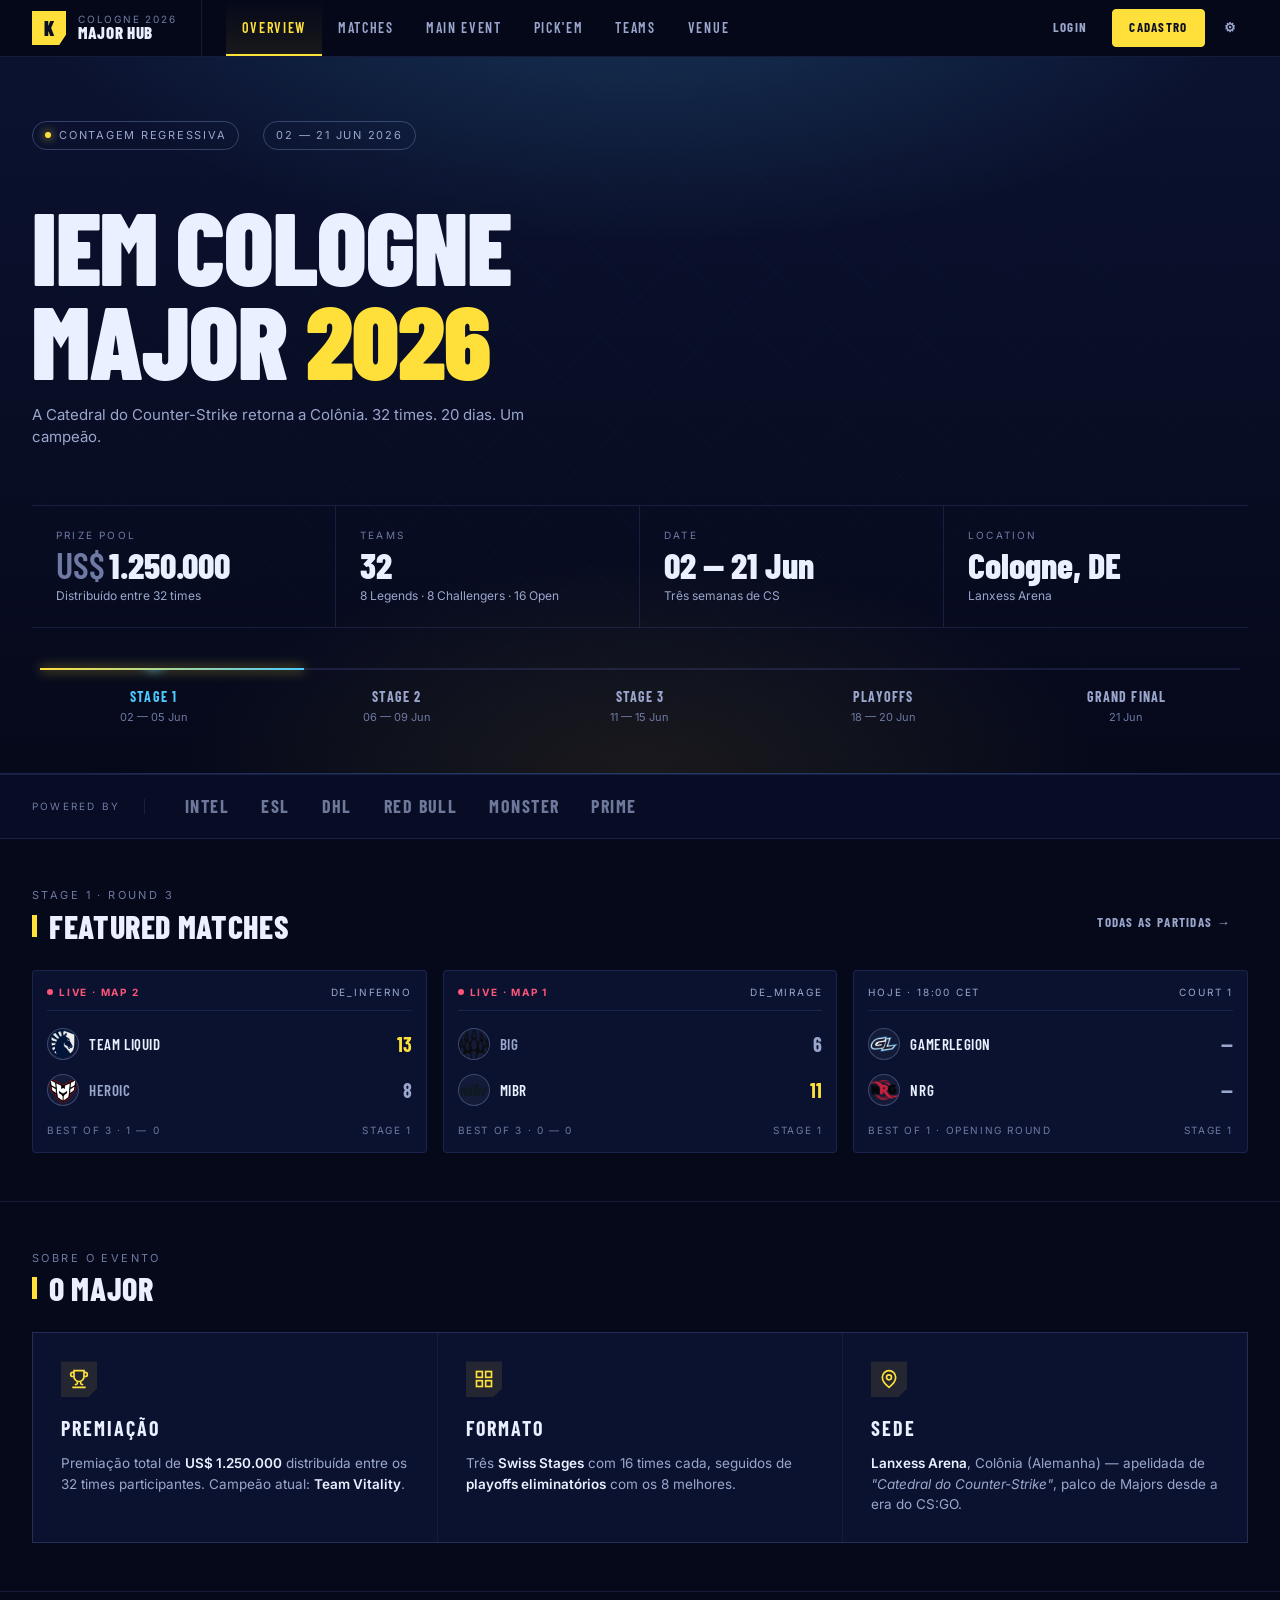
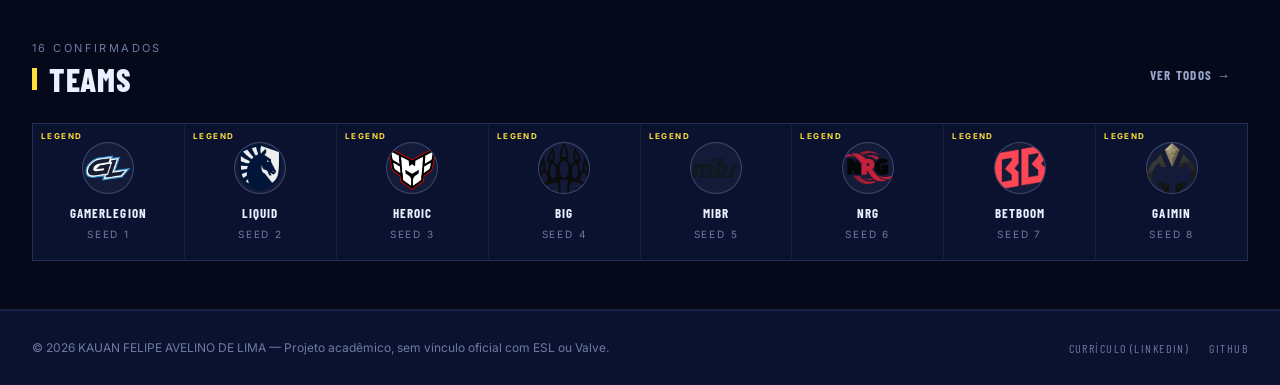
==== index.html @ 4c7ade93 "feat: redesenha site com nav compartilhada e quatro novas páginas Adiciona páginas matches, main-eve" ====
<!DOCTYPE html>
<html lang="pt-BR">
<head>
  <meta charset="UTF-8">
  <meta name="viewport" content="width=device-width, initial-scale=1.0">
  <meta name="description" content="Hub não-oficial do IEM Cologne Major 2026 — calendário, times, formato e Pick'em da comunidade.">
  <title>IEM Cologne Major 2026 — Hub da Comunidade</title>
  <link rel="stylesheet" href="css/style.css">
</head>
<body data-page="overview">

  <div id="site-nav"></div>

  <header class="hero">
    <div class="hero-poly"></div>
    <div class="hero-inner">
      <div class="hero-header">
        <span class="event-badge"><span class="dot"></span>Contagem regressiva</span>
        <span class="event-badge">02 — 21 Jun 2026</span>
      </div>

      <h1 class="hero-title">IEM Cologne<br>Major <span class="accent">2026</span></h1>
      <p class="hero-sub">A Catedral do Counter-Strike retorna a Colônia. 32 times. 20 dias. Um campeão.</p>

      <div class="stats">
        <div class="stat">
          <span class="label">Prize pool</span>
          <span class="value"><span class="currency">US$</span>1.250.000</span>
          <span class="sub">Distribuído entre 32 times</span>
        </div>
        <div class="stat">
          <span class="label">Teams</span>
          <span class="value">32</span>
          <span class="sub">8 Legends · 8 Challengers · 16 Open</span>
        </div>
        <div class="stat">
          <span class="label">Date</span>
          <span class="value">02 — 21 Jun</span>
          <span class="sub">Três semanas de CS</span>
        </div>
        <div class="stat">
          <span class="label">Location</span>
          <span class="value">Cologne, DE</span>
          <span class="sub">Lanxess Arena</span>
        </div>
      </div>

      <div class="timeline">
        <div class="timeline-track"><div class="timeline-progress"></div></div>
        <div class="timeline-stages-wrap">
          <div class="timeline-stages">
            <div class="ts live"><div class="ts-label">Stage 1</div><div class="ts-date">02 — 05 Jun</div></div>
            <div class="ts upcoming"><div class="ts-label">Stage 2</div><div class="ts-date">06 — 09 Jun</div></div>
            <div class="ts upcoming"><div class="ts-label">Stage 3</div><div class="ts-date">11 — 15 Jun</div></div>
            <div class="ts upcoming"><div class="ts-label">Playoffs</div><div class="ts-date">18 — 20 Jun</div></div>
            <div class="ts upcoming"><div class="ts-label">Grand Final</div><div class="ts-date">21 Jun</div></div>
          </div>
        </div>
      </div>
    </div>
  </header>

  <div class="sponsors">
    <div class="sponsors-inner">
      <div class="sponsors-label">Powered by</div>
      <div class="sponsors-list">
        <span class="sponsor-tag">INTEL</span>
        <span class="sponsor-tag">ESL</span>
        <span class="sponsor-tag">DHL</span>
        <span class="sponsor-tag">RED BULL</span>
        <span class="sponsor-tag">MONSTER</span>
        <span class="sponsor-tag">PRIME</span>
      </div>
    </div>
  </div>

  <main>

    <section class="block">
      <div class="section-head">
        <div>
          <div class="section-kicker">Stage 1 · Round 3</div>
          <h2 class="section-title">Featured Matches</h2>
        </div>
        <div class="section-actions">
          <a class="btn ghost" href="matches.html">Todas as partidas →</a>
        </div>
      </div>

      <div class="featured">
        <article class="match">
          <div class="match-head">
            <span class="live-pill"><span class="blink"></span>Live · Map 2</span>
            <span class="match-time">de_inferno</span>
          </div>
          <div class="match-row winner">
            <div class="match-team">
              <div class="team-logo"><img src="assets/img/liquid.png" alt="Team Liquid"></div>
              <span class="team-name">Team Liquid</span>
            </div>
            <span class="match-score win">13</span>
          </div>
          <div class="match-row">
            <div class="match-team">
              <div class="team-logo"><img src="assets/img/heroic.png" alt="HEROIC"></div>
              <span class="team-name">HEROIC</span>
            </div>
            <span class="match-score">8</span>
          </div>
          <div class="match-format"><span>Best of 3 · 1 — 0</span><span>Stage 1</span></div>
        </article>

        <article class="match">
          <div class="match-head">
            <span class="live-pill"><span class="blink"></span>Live · Map 1</span>
            <span class="match-time">de_mirage</span>
          </div>
          <div class="match-row">
            <div class="match-team">
              <div class="team-logo"><img src="assets/img/big.png" alt="BIG"></div>
              <span class="team-name">BIG</span>
            </div>
            <span class="match-score">6</span>
          </div>
          <div class="match-row winner">
            <div class="match-team">
              <div class="team-logo"><img src="assets/img/mibr.png" alt="MIBR"></div>
              <span class="team-name">MIBR</span>
            </div>
            <span class="match-score win">11</span>
          </div>
          <div class="match-format"><span>Best of 3 · 0 — 0</span><span>Stage 1</span></div>
        </article>

        <article class="match">
          <div class="match-head">
            <span class="match-time">Hoje · 18:00 CET</span>
            <span class="match-time">Court 1</span>
          </div>
          <div class="match-row upcoming">
            <div class="match-team">
              <div class="team-logo"><img src="assets/img/gamerlegion.png" alt="GamerLegion"></div>
              <span class="team-name">GamerLegion</span>
            </div>
            <span class="match-score">—</span>
          </div>
          <div class="match-row upcoming">
            <div class="match-team">
              <div class="team-logo"><img src="assets/img/nrg.png" alt="NRG"></div>
              <span class="team-name">NRG</span>
            </div>
            <span class="match-score">—</span>
          </div>
          <div class="match-format"><span>Best of 1 · Opening round</span><span>Stage 1</span></div>
        </article>
      </div>
    </section>

    <section class="block">
      <div class="section-head">
        <div>
          <div class="section-kicker">Sobre o evento</div>
          <h2 class="section-title">O Major</h2>
        </div>
      </div>
      <div class="about-grid">
        <article class="about-card">
          <div class="about-icon" aria-hidden="true">
            <svg width="20" height="20" viewBox="0 0 24 24" fill="none" stroke="currentColor" stroke-width="2"><path d="M6 9H4.5a2.5 2.5 0 0 1 0-5H6"/><path d="M18 9h1.5a2.5 2.5 0 0 0 0-5H18"/><path d="M4 22h16"/><path d="M10 14.66V17c0 .55-.47.98-.97 1.21L7 19"/><path d="M14 14.66V17c0 .55.47.98.97 1.21L17 19"/><path d="M18 2H6v7a6 6 0 0 0 12 0V2Z"/></svg>
          </div>
          <h3>Premiação</h3>
          <p>Premiação total de <strong>US$ 1.250.000</strong> distribuída entre os 32 times participantes. Campeão atual: <strong>Team Vitality</strong>.</p>
        </article>
        <article class="about-card">
          <div class="about-icon" aria-hidden="true">
            <svg width="20" height="20" viewBox="0 0 24 24" fill="none" stroke="currentColor" stroke-width="2"><rect x="3" y="3" width="7" height="7"/><rect x="14" y="3" width="7" height="7"/><rect x="14" y="14" width="7" height="7"/><rect x="3" y="14" width="7" height="7"/></svg>
          </div>
          <h3>Formato</h3>
          <p>Três <strong>Swiss Stages</strong> com 16 times cada, seguidos de <strong>playoffs eliminatórios</strong> com os 8 melhores.</p>
        </article>
        <article class="about-card">
          <div class="about-icon" aria-hidden="true">
            <svg width="20" height="20" viewBox="0 0 24 24" fill="none" stroke="currentColor" stroke-width="2"><path d="M20 10c0 6-8 12-8 12s-8-6-8-12a8 8 0 0 1 16 0Z"/><circle cx="12" cy="10" r="3"/></svg>
          </div>
          <h3>Sede</h3>
          <p><strong>Lanxess Arena</strong>, Colônia (Alemanha) — apelidada de <em>"Catedral do Counter-Strike"</em>, palco de Majors desde a era do CS:GO.</p>
        </article>
      </div>
    </section>

    <section class="block">
      <div class="section-head">
        <div>
          <div class="section-kicker">16 confirmados</div>
          <h2 class="section-title">Teams</h2>
        </div>
        <div class="section-actions">
          <a class="btn ghost" href="teams.html">Ver todos →</a>
        </div>
      </div>
      <div class="teams-mini">
        <a class="team-card legend" href="teams.html">
          <div class="team-logo lg" style="margin:0 auto;"><img src="assets/img/gamerlegion.png" alt="GamerLegion"></div>
          <div class="name">GamerLegion</div>
          <div class="seed">Seed 1</div>
        </a>
        <a class="team-card legend" href="teams.html">
          <div class="team-logo lg" style="margin:0 auto;"><img src="assets/img/liquid.png" alt="Team Liquid"></div>
          <div class="name">Liquid</div>
          <div class="seed">Seed 2</div>
        </a>
        <a class="team-card legend" href="teams.html">
          <div class="team-logo lg" style="margin:0 auto;"><img src="assets/img/heroic.png" alt="HEROIC"></div>
          <div class="name">HEROIC</div>
          <div class="seed">Seed 3</div>
        </a>
        <a class="team-card legend" href="teams.html">
          <div class="team-logo lg" style="margin:0 auto;"><img src="assets/img/big.png" alt="BIG"></div>
          <div class="name">BIG</div>
          <div class="seed">Seed 4</div>
        </a>
        <a class="team-card legend" href="teams.html">
          <div class="team-logo lg" style="margin:0 auto;"><img src="assets/img/mibr.png" alt="MIBR"></div>
          <div class="name">MIBR</div>
          <div class="seed">Seed 5</div>
        </a>
        <a class="team-card legend" href="teams.html">
          <div class="team-logo lg" style="margin:0 auto;"><img src="assets/img/nrg.png" alt="NRG"></div>
          <div class="name">NRG</div>
          <div class="seed">Seed 6</div>
        </a>
        <a class="team-card legend" href="teams.html">
          <div class="team-logo lg" style="margin:0 auto;"><img src="assets/img/betboom.png" alt="BetBoom"></div>
          <div class="name">BetBoom</div>
          <div class="seed">Seed 7</div>
        </a>
        <a class="team-card legend" href="teams.html">
          <div class="team-logo lg" style="margin:0 auto;"><img src="assets/img/gaimingladiators.png" alt="Gaimin Gladiators"></div>
          <div class="name">Gaimin</div>
          <div class="seed">Seed 8</div>
        </a>
      </div>
    </section>

  </main>

  <div id="site-foot"></div>
  <script src="js/site.js"></script>
  <script src="js/auth.js"></script>
</body>
</html>
---- css/style.css ----
/* =========================================================
   IEM Cologne Major 2026 — Shared Styles
   ========================================================= */

@import url('https://fonts.googleapis.com/css2?family=Barlow+Condensed:wght@400;500;600;700;800;900&family=Inter:wght@400;500;600;700&family=JetBrains+Mono:wght@400;600&display=swap');

:root {
  --bg-0: #06091a;
  --bg-1: #0b1230;
  --bg-2: #11194a;
  --line: rgba(120, 150, 255, 0.14);
  --line-strong: rgba(160, 190, 255, 0.28);
  --ink: #eaf0ff;
  --ink-dim: #9aa6cc;
  --ink-mute: #6e7aa3;
  --accent: #ffe03b;
  --accent-ink: #0a0f24;
  --accent-2: #4cc9ff;
  --win: #2ecc71;
  --loss: #ff5577;
  --warn: #ff9a3c;
  --radius: 4px;
}

* { box-sizing: border-box; }
html, body { margin: 0; padding: 0; }
body {
  background: var(--bg-0);
  color: var(--ink);
  font-family: 'Inter', system-ui, -apple-system, sans-serif;
  font-size: 14px;
  line-height: 1.5;
  overflow-x: hidden;
  min-height: 100vh;
}
a { color: inherit; text-decoration: none; }
button { font-family: inherit; }

.display { font-family: 'Barlow Condensed', sans-serif; font-weight: 800; letter-spacing: 0.01em; text-transform: uppercase; }
.mono { font-family: 'JetBrains Mono', monospace; }

/* ========= NAV ========= */
.nav {
  position: sticky; top: 0; z-index: 30;
  background: rgba(6, 9, 26, 0.92);
  backdrop-filter: blur(12px);
  -webkit-backdrop-filter: blur(12px);
  border-bottom: 1px solid var(--line);
}
.nav-inner {
  max-width: 1320px; margin: 0 auto;
  display: flex; align-items: stretch;
  padding: 0 32px;
  height: 56px;
}
.brand {
  display: flex; align-items: center; gap: 12px;
  padding-right: 24px;
  border-right: 1px solid var(--line);
  margin-right: 24px;
  flex-shrink: 0;
}
.brand-mark {
  width: 34px; height: 34px;
  background: var(--accent);
  color: var(--accent-ink);
  display: grid; place-items: center;
  font-family: 'Barlow Condensed', sans-serif; font-weight: 900;
  font-size: 20px;
  clip-path: polygon(0 0, 100% 0, 100% 70%, 80% 100%, 0 100%);
  flex-shrink: 0;
}
.brand-text { line-height: 1.05; }
.brand-text .small { font-size: 10px; color: var(--ink-mute); letter-spacing: 0.18em; text-transform: uppercase; }
.brand-text .big { font-family: 'Barlow Condensed', sans-serif; font-weight: 800; font-size: 17px; letter-spacing: 0.04em; text-transform: uppercase; }

.nav-links { display: flex; align-items: stretch; gap: 0; flex: 1; overflow: hidden; }
.nav-link {
  display: flex; align-items: center; padding: 0 16px;
  font-family: 'Barlow Condensed', sans-serif; font-weight: 600;
  font-size: 14px; letter-spacing: 0.12em; text-transform: uppercase;
  color: var(--ink-dim);
  cursor: pointer;
  border-bottom: 2px solid transparent;
  transition: color .15s, border-color .15s, background .15s;
  white-space: nowrap;
}
.nav-link:hover { color: var(--ink); }
.nav-link.active { color: var(--accent); border-bottom-color: var(--accent); background: linear-gradient(to top, rgba(255,224,59,0.08), transparent); }

.nav-cta { display: flex; align-items: center; gap: 8px; flex-shrink: 0; }
.nav-user {
  font-family: 'Barlow Condensed', sans-serif; font-weight: 700;
  font-size: 14px; letter-spacing: 0.08em; text-transform: uppercase;
  color: var(--accent);
}

/* ========= HAMBURGER + DRAWER ========= */
.nav-hamburger {
  display: none;
  align-items: center; justify-content: center;
  flex-direction: column; gap: 5px; flex-shrink: 0;
  width: 36px; height: 36px;
  background: transparent;
  border: 1px solid var(--line-strong);
  border-radius: var(--radius);
  cursor: pointer;
}
.nav-hamburger .bar {
  display: block; width: 16px; height: 2px;
  background: var(--ink-dim); border-radius: 1px;
  transition: transform .2s, opacity .2s;
}
.nav-hamburger.open .bar:nth-child(1) { transform: translateY(7px) rotate(45deg); }
.nav-hamburger.open .bar:nth-child(2) { opacity: 0; }
.nav-hamburger.open .bar:nth-child(3) { transform: translateY(-7px) rotate(-45deg); }

.nav-drawer {
  position: fixed; top: 56px; left: 0; right: 0;
  background: rgba(6, 9, 26, 0.98);
  backdrop-filter: blur(20px);
  -webkit-backdrop-filter: blur(20px);
  border-bottom: 1px solid var(--line);
  z-index: 28;
  display: none;
  flex-direction: column;
  overflow-y: auto;
  max-height: calc(100vh - 56px);
}
.nav-drawer.open { display: flex; }
.nav-drawer .nd-link {
  display: flex; align-items: center;
  padding: 15px 20px;
  font-family: 'Barlow Condensed', sans-serif; font-weight: 700;
  font-size: 19px; letter-spacing: 0.1em; text-transform: uppercase;
  color: var(--ink-dim);
  border-bottom: 1px solid var(--line);
  transition: color .12s, background .12s;
}
.nav-drawer .nd-link.active { color: var(--accent); background: rgba(255,224,59,0.06); }
.nav-drawer-cta {
  display: flex; gap: 8px;
  padding: 14px 20px 18px;
}

/* ========= CONTAINER ========= */
.container {
  max-width: 1320px;
  margin: 0 auto;
  padding: 0 32px;
}
@media (max-width: 768px) { .container { padding: 0 16px; } }
@media (max-width: 480px) { .container { padding: 0 12px; } }

/* ========= BUTTONS ========= */
.btn {
  font-family: 'Barlow Condensed', sans-serif; font-weight: 700;
  text-transform: uppercase; letter-spacing: 0.1em;
  font-size: 13px;
  padding: 8px 16px;
  border: 1px solid var(--line-strong);
  background: transparent; color: var(--ink);
  cursor: pointer; border-radius: var(--radius);
  transition: all .15s;
  display: inline-flex; align-items: center; gap: 8px;
  white-space: nowrap;
}
.btn:hover { border-color: var(--ink); }
.btn.primary { background: var(--accent); color: var(--accent-ink); border-color: var(--accent); }
.btn.primary:hover { filter: brightness(1.1); }
.btn.danger { background: var(--loss); color: white; border-color: var(--loss); }
.btn.ghost { background: transparent; color: var(--ink-dim); border-color: transparent; }
.btn.ghost:hover { color: var(--ink); }
.btn.block { width: 100%; justify-content: center; padding: 13px; font-size: 14px; }

/* ========= PAGE HEAD ========= */
.page-head {
  position: relative;
  padding: 56px 32px 40px;
  border-bottom: 1px solid var(--line);
  overflow: hidden;
  background:
    radial-gradient(ellipse 80% 60% at 50% -20%, rgba(76, 201, 255, 0.14), transparent 60%),
    linear-gradient(180deg, var(--bg-1) 0%, var(--bg-0) 100%);
}
.page-head::before {
  content: ''; position: absolute; inset: 0; opacity: 0.4; pointer-events: none;
  background-image:
    linear-gradient(45deg, transparent 49.7%, rgba(160,190,255,0.06) 50%, transparent 50.3%),
    linear-gradient(-45deg, transparent 49.7%, rgba(160,190,255,0.05) 50%, transparent 50.3%);
  background-size: 80px 80px, 110px 110px;
  mask-image: radial-gradient(ellipse 70% 80% at 50% 50%, black 30%, transparent 80%);
}
.page-head-inner {
  position: relative;
  max-width: 1320px; margin: 0 auto;
}
.crumbs {
  display: flex; gap: 6px; align-items: center;
  font-size: 11px; letter-spacing: 0.16em; text-transform: uppercase;
  color: var(--ink-mute);
  margin-bottom: 12px;
  flex-wrap: wrap;
}
.crumbs a:hover { color: var(--ink); }
.crumbs .sep { opacity: 0.4; }
.page-title {
  font-family: 'Barlow Condensed', sans-serif;
  font-weight: 900;
  font-size: clamp(36px, 5vw, 72px);
  line-height: 0.96;
  letter-spacing: -0.01em;
  text-transform: uppercase;
  margin: 0;
}
.page-title .accent { color: var(--accent); }
.page-sub {
  margin-top: 12px;
  font-size: 14px;
  color: var(--ink-dim);
  max-width: 600px;
}
.page-actions {
  margin-top: 20px;
  display: flex; gap: 10px; flex-wrap: wrap;
}

/* ========= SECTIONS ========= */
section.block {
  max-width: 1320px; margin: 0 auto;
  padding: 48px 32px;
  border-bottom: 1px solid var(--line);
}
.section-head {
  display: flex; align-items: flex-end; justify-content: space-between;
  margin-bottom: 28px; gap: 16px; flex-wrap: wrap;
}
.section-title {
  font-family: 'Barlow Condensed', sans-serif; font-weight: 800;
  font-size: 32px; line-height: 1; letter-spacing: 0.02em; text-transform: uppercase;
  margin: 0;
  display: flex; align-items: center; gap: 12px;
}
.section-title::before {
  content: ''; width: 5px; height: 22px; background: var(--accent); display: inline-block; flex-shrink: 0;
}
.section-kicker {
  font-size: 11px; letter-spacing: 0.22em; text-transform: uppercase;
  color: var(--ink-mute);
  margin-bottom: 6px;
}
.section-actions { display: flex; gap: 8px; flex-wrap: wrap; align-items: center; }

/* ========= PANELS ========= */
.panel {
  background: var(--bg-1);
  border: 1px solid var(--line);
  border-radius: var(--radius);
}
.panel-head {
  padding: 14px 18px;
  border-bottom: 1px solid var(--line);
  display: flex; align-items: center; justify-content: space-between; gap: 12px;
  flex-wrap: wrap;
}
.panel-head h4 {
  font-family: 'Barlow Condensed', sans-serif; font-weight: 700;
  font-size: 15px; letter-spacing: 0.12em; text-transform: uppercase;
  margin: 0;
}
.panel-tabs { display: flex; gap: 2px; flex-wrap: wrap; }
.panel-tab {
  font-family: 'Barlow Condensed', sans-serif; font-weight: 600;
  font-size: 12px; letter-spacing: 0.1em; text-transform: uppercase;
  padding: 5px 10px;
  background: transparent;
  color: var(--ink-mute);
  border: 1px solid var(--line);
  border-radius: 3px;
  cursor: pointer;
}
.panel-tab:hover { color: var(--ink); }
.panel-tab.active { background: var(--accent); color: var(--accent-ink); border-color: var(--accent); }
.panel-body { padding: 8px 0; }

/* ========= TEAM PRIMITIVES ========= */
.team-logo {
  width: 32px; height: 32px; border-radius: 50%;
  background: rgba(255,255,255,0.04);
  border: 1px solid var(--line-strong);
  display: grid; place-items: center;
  font-family: 'Barlow Condensed', sans-serif; font-weight: 800;
  font-size: 11px; letter-spacing: 0.04em;
  color: var(--ink);
  flex-shrink: 0;
  overflow: hidden;
}
.team-logo img { width: 100%; height: 100%; object-fit: contain; }
.team-logo.lg { width: 52px; height: 52px; font-size: 17px; }
.team-logo.xl { width: 80px; height: 80px; font-size: 24px; }
.team-logo.sm { width: 22px; height: 22px; font-size: 9px; }
.team-name {
  font-family: 'Barlow Condensed', sans-serif; font-weight: 600;
  font-size: 15px; letter-spacing: 0.04em; text-transform: uppercase;
}

/* ========= MATCH CARD ========= */
.match {
  background: var(--bg-1);
  border: 1px solid var(--line);
  border-radius: var(--radius);
  padding: 14px;
  cursor: pointer;
  transition: border-color .15s, transform .15s;
}
.match:hover { border-color: var(--line-strong); transform: translateY(-2px); }
.match-head {
  display: flex; justify-content: space-between; align-items: center;
  font-size: 10px; letter-spacing: 0.18em; text-transform: uppercase;
  color: var(--ink-mute);
  padding-bottom: 10px; margin-bottom: 10px;
  border-bottom: 1px solid var(--line);
}
.match-time { color: var(--ink-dim); }
.live-pill { display: inline-flex; align-items: center; gap: 6px; color: var(--loss); font-weight: 700; }
.live-pill .blink {
  width: 6px; height: 6px; border-radius: 50%; background: var(--loss);
  animation: blink 1s ease-in-out infinite;
}
@keyframes blink { 50% { opacity: 0.3; } }
.match-row {
  display: grid; grid-template-columns: 1fr auto; align-items: center;
  padding: 7px 0;
}
.match-team { display: flex; align-items: center; gap: 10px; min-width: 0; }
.match-score {
  font-family: 'Barlow Condensed', sans-serif; font-weight: 700;
  font-size: 20px; color: var(--ink-dim);
  min-width: 22px; text-align: right;
}
.match-score.win { color: var(--accent); }
.match-row.winner .team-name { color: var(--ink); }
.match-row:not(.winner):not(.upcoming) .team-name { color: var(--ink-dim); }
.match-format {
  margin-top: 10px;
  font-size: 10px; letter-spacing: 0.16em; text-transform: uppercase;
  color: var(--ink-mute);
  display: flex; justify-content: space-between; gap: 8px;
}

/* ========= EVENT BADGE ========= */
.event-badge {
  display: inline-flex; align-items: center; gap: 8px;
  padding: 5px 12px;
  border: 1px solid var(--line-strong);
  border-radius: 999px;
  font-size: 11px; letter-spacing: 0.16em; text-transform: uppercase;
  color: var(--ink-dim);
}
.event-badge .dot {
  width: 6px; height: 6px; border-radius: 50%;
  background: var(--accent); box-shadow: 0 0 10px var(--accent);
  animation: pulse 2s ease-in-out infinite;
}
@keyframes pulse {
  0%, 100% { opacity: 1; transform: scale(1); }
  50% { opacity: 0.5; transform: scale(0.7); }
}

/* ========= FORMS ========= */
.form-grid {
  max-width: 460px; margin: 0 auto;
  display: flex; flex-direction: column; gap: 14px;
}
.field { display: flex; flex-direction: column; gap: 6px; }
.field label {
  font-size: 11px; letter-spacing: 0.18em; text-transform: uppercase;
  color: var(--ink-dim); font-weight: 600;
}
.field input, .field select, .field textarea {
  background: var(--bg-1);
  border: 1px solid var(--line-strong);
  color: var(--ink);
  padding: 11px 14px;
  border-radius: var(--radius);
  font-family: inherit; font-size: 14px;
  outline: none;
  transition: border-color .15s, background .15s;
  width: 100%;
}
.field input:focus, .field select:focus, .field textarea:focus {
  border-color: var(--accent);
  background: var(--bg-2);
}
.field select option { background: var(--bg-1); color: var(--ink); }
.field .hint { font-size: 11px; color: var(--ink-mute); }
.field-row { display: grid; grid-template-columns: 1fr 1fr; gap: 12px; }
.checkbox-row {
  display: flex; align-items: flex-start; gap: 10px;
  font-size: 13px; color: var(--ink-dim);
}
.checkbox-row input { width: 16px; height: 16px; accent-color: var(--accent); flex-shrink: 0; margin-top: 2px; }

.auth-card {
  max-width: 460px; margin: 0 auto;
  background: var(--bg-1);
  border: 1px solid var(--line);
  border-radius: var(--radius);
  padding: 32px 28px;
  position: relative;
}
.auth-card::before {
  content: ''; position: absolute; top: 0; right: 0;
  width: 0; height: 0;
  border-top: 28px solid var(--accent);
  border-left: 28px solid transparent;
}
.auth-foot {
  margin-top: 18px;
  text-align: center;
  font-size: 13px;
  color: var(--ink-dim);
}
.auth-foot a { color: var(--accent); font-weight: 600; }

/* ========= TABLES ========= */
.table-scroll {
  overflow-x: auto;
  -webkit-overflow-scrolling: touch;
}
table.data {
  width: 100%;
  border-collapse: separate; border-spacing: 0;
  font-size: 13px;
}
table.data th {
  text-align: left;
  font-size: 10px; letter-spacing: 0.18em; text-transform: uppercase;
  color: var(--ink-mute);
  padding: 11px 14px;
  border-bottom: 1px solid var(--line);
  font-weight: 600;
  white-space: nowrap;
}
table.data td {
  padding: 11px 14px;
  border-bottom: 1px solid var(--line);
  vertical-align: middle;
}
table.data tbody tr:hover { background: rgba(76, 201, 255, 0.04); }
table.data tbody tr:last-child td { border-bottom: none; }
.pos-cell {
  font-family: 'Barlow Condensed', sans-serif; font-weight: 700;
  font-size: 15px; color: var(--ink-mute);
}
.rec { font-family: 'JetBrains Mono', monospace; font-size: 12px; }
.rec.good { color: var(--win); }
.rec.bad { color: var(--loss); }

/* ========= FOOTER ========= */
.foot-wrap { border-top: 1px solid var(--line); background: var(--bg-1); }
.foot {
  max-width: 1320px; margin: 0 auto;
  padding: 28px 32px;
  color: var(--ink-mute);
  font-size: 12px;
  display: flex; justify-content: space-between; align-items: center; flex-wrap: wrap; gap: 14px;
}
.foot-links {
  display: flex; gap: 20px; flex-wrap: wrap;
  font-family: 'Barlow Condensed', sans-serif;
  text-transform: uppercase; letter-spacing: 0.12em; font-size: 12px;
}
.foot-links a:hover { color: var(--ink); }

/* ========= RESPONSIVE — TABLET 1024px ========= */
@media (max-width: 1024px) {
  .nav-links { gap: 0; }
  .nav-link { padding: 0 10px; font-size: 13px; }
  section.block { padding: 40px 24px; }
}

/* ========= RESPONSIVE — MOBILE 768px ========= */
@media (max-width: 768px) {
  .nav-inner { padding: 0 16px; height: 56px; }
  .brand { padding-right: 14px; margin-right: 0; }
  .nav-links { display: none; }
  .nav-hamburger { display: flex; }
  .nav-cta-desktop { display: none !important; }

  .page-head { padding: 32px 16px 24px; }
  section.block { padding: 32px 16px; }

  .section-title { font-size: 24px; }
  .section-head { flex-direction: column; align-items: flex-start; gap: 10px; margin-bottom: 20px; }

  .field-row { grid-template-columns: 1fr; }

  .foot { flex-direction: column; align-items: flex-start; gap: 10px; padding: 20px 16px; }
  .foot-links { flex-wrap: wrap; gap: 10px 16px; }

  .page-actions { flex-direction: column; align-items: flex-start; gap: 8px; }

  .match:hover { transform: none; }

  .panel-head { padding: 12px 14px; }
  .panel-body { padding: 4px 0; }

  table.data {
    display: block;
    overflow-x: auto;
    -webkit-overflow-scrolling: touch;
    white-space: nowrap;
  }

  .crumbs { font-size: 10px; gap: 4px; }
}

/* ========= RESPONSIVE — SMALL MOBILE 480px ========= */
@media (max-width: 480px) {
  .nav-inner { padding: 0 12px; }
  .brand-text .big { font-size: 14px; }
  .brand-text .small { display: none; }

  .page-head { padding: 24px 12px 20px; }
  section.block { padding: 24px 12px; }

  .section-title { font-size: 19px; }
  .section-title::before { width: 4px; height: 18px; }

  .auth-card { padding: 20px 14px; }
  .panel-tabs { flex-wrap: wrap; gap: 4px; }

  .btn { font-size: 12px; padding: 8px 12px; }
  .btn.block { padding: 12px; }

  .match-score { font-size: 18px; }
  .team-name { font-size: 13px; }
}

/* =========================================================
   NEW COMPONENTS — alinhamento ao mockup tournament-hub
   ========================================================= */

/* ========= HERO (index.html) ========= */
.hero {
  position: relative;
  padding: 64px 32px 48px;
  overflow: hidden;
  border-bottom: 1px solid var(--line);
  background:
    radial-gradient(ellipse 80% 60% at 50% -10%, rgba(76, 201, 255, 0.18), transparent 60%),
    radial-gradient(ellipse 60% 50% at 50% 100%, rgba(255, 224, 59, 0.08), transparent 60%),
    linear-gradient(180deg, var(--bg-1) 0%, var(--bg-0) 100%);
}
.hero-poly {
  position: absolute; inset: 0; opacity: 0.45; pointer-events: none;
  background-image:
    linear-gradient(45deg, transparent 49.7%, rgba(160,190,255,0.06) 50%, transparent 50.3%),
    linear-gradient(-45deg, transparent 49.7%, rgba(160,190,255,0.05) 50%, transparent 50.3%);
  background-size: 80px 80px, 110px 110px;
  mask-image: radial-gradient(ellipse 70% 80% at 50% 50%, black 30%, transparent 80%);
}
.hero-inner { position: relative; max-width: 1320px; margin: 0 auto; }
.hero-header {
  display: flex; align-items: center; gap: 24px;
  margin-bottom: 48px; flex-wrap: wrap;
}
.hero-title {
  font-family: 'Barlow Condensed', sans-serif;
  font-weight: 900;
  font-size: clamp(56px, 8vw, 112px);
  line-height: 0.92;
  letter-spacing: -0.01em;
  text-transform: uppercase;
  margin: 0;
}
.hero-title .accent { color: var(--accent); }
.hero-sub { margin-top: 18px; font-size: 15px; color: var(--ink-dim); max-width: 560px; }

/* ========= STATS ROW ========= */
.stats {
  display: grid; grid-template-columns: repeat(4, 1fr); gap: 0;
  margin-top: 56px;
  border-top: 1px solid var(--line);
  border-bottom: 1px solid var(--line);
}
.stat {
  padding: 22px 24px;
  border-right: 1px solid var(--line);
  display: flex; flex-direction: column; gap: 4px;
}
.stat:last-child { border-right: none; }
.stat .label {
  font-size: 10px; letter-spacing: 0.22em; text-transform: uppercase;
  color: var(--ink-mute);
}
.stat .value {
  font-family: 'Barlow Condensed', sans-serif; font-weight: 800;
  font-size: 36px; line-height: 1;
  color: var(--ink);
}
.stat .value .currency { color: var(--ink-mute); font-weight: 600; margin-right: 4px; }
.stat .sub { font-size: 12px; color: var(--ink-dim); }

/* ========= TIMELINE ========= */
.timeline { margin-top: 40px; }
.timeline-track {
  position: relative; height: 2px;
  background: var(--line);
  margin: 32px 8px 0;
}
.timeline-progress {
  position: absolute; top: 0; left: 0; height: 100%;
  background: linear-gradient(90deg, var(--accent), var(--accent-2));
  width: 22%;
  box-shadow: 0 0 12px var(--accent);
}
.timeline-stages {
  display: grid; grid-template-columns: repeat(5, 1fr);
  margin-top: -12px;
}
.timeline-stages-wrap { overflow-x: auto; -webkit-overflow-scrolling: touch; }
.ts { text-align: center; position: relative; padding-top: 28px; }
.ts::before {
  content: ''; position: absolute; top: -7px; left: 50%;
  transform: translateX(-50%);
  width: 14px; height: 14px; border-radius: 50%;
  background: var(--bg-0);
  border: 2px solid var(--line-strong);
}
.ts.done::before {
  background: var(--accent); border-color: var(--accent);
  box-shadow: 0 0 12px var(--accent);
}
.ts.live::before {
  background: var(--accent-2); border-color: var(--accent-2);
  box-shadow: 0 0 12px var(--accent-2);
  animation: pulse 2s ease-in-out infinite;
}
.ts .ts-label {
  font-family: 'Barlow Condensed', sans-serif; font-weight: 700;
  font-size: 14px; letter-spacing: 0.08em; text-transform: uppercase;
}
.ts .ts-date { font-size: 11px; color: var(--ink-mute); margin-top: 2px; }
.ts.live .ts-label { color: var(--accent-2); }
.ts.upcoming .ts-label { color: var(--ink-dim); }

/* ========= SPONSORS STRIP ========= */
.sponsors {
  border-top: 1px solid var(--line);
  border-bottom: 1px solid var(--line);
  padding: 18px 0;
  background: rgba(11, 18, 48, 0.5);
}
.sponsors-inner {
  max-width: 1320px; margin: 0 auto;
  padding: 0 32px;
  display: flex; align-items: center; gap: 40px;
}
.sponsors-label {
  font-size: 10px; letter-spacing: 0.22em; text-transform: uppercase;
  color: var(--ink-mute);
  padding-right: 24px;
  border-right: 1px solid var(--line);
}
.sponsors-list {
  display: flex; gap: 32px; align-items: center;
  flex: 1; opacity: 0.7; flex-wrap: wrap;
}
.sponsor-tag {
  font-family: 'Barlow Condensed', sans-serif; font-weight: 700;
  font-size: 18px; letter-spacing: 0.08em; text-transform: uppercase;
  color: var(--ink-dim);
}

/* ========= FEATURED MATCHES (index) ========= */
.featured {
  display: grid; grid-template-columns: 1fr 1fr 1fr;
  gap: 16px;
}

/* ========= ABOUT GRID ========= */
.about-grid {
  display: grid; grid-template-columns: repeat(3, 1fr);
  gap: 1px; background: var(--line);
  border: 1px solid var(--line);
}
.about-card {
  background: var(--bg-1); padding: 28px;
  position: relative; overflow: hidden;
}
.about-card::after {
  content: ''; position: absolute; top: 0; right: 0;
  width: 0; height: 0;
  border-top: 28px solid var(--accent);
  border-left: 28px solid transparent;
  opacity: 0; transition: opacity .2s;
}
.about-card:hover::after { opacity: 1; }
.about-icon {
  width: 36px; height: 36px;
  background: rgba(255, 224, 59, 0.1); color: var(--accent);
  display: grid; place-items: center; margin-bottom: 16px;
  clip-path: polygon(0 0, 100% 0, 100% 75%, 75% 100%, 0 100%);
}
.about-card h3 {
  font-family: 'Barlow Condensed', sans-serif; font-weight: 700;
  font-size: 20px; letter-spacing: 0.1em; text-transform: uppercase;
  margin: 0 0 10px;
}
.about-card p { margin: 0; color: var(--ink-dim); font-size: 13.5px; }
.about-card strong { color: var(--ink); font-weight: 600; }

/* ========= TEAMS MINI GRID (index preview) ========= */
.teams-mini {
  display: grid; grid-template-columns: repeat(8, 1fr);
  gap: 1px; background: var(--line);
  border: 1px solid var(--line);
}
.team-card {
  background: var(--bg-1); padding: 18px 14px;
  text-align: center; position: relative;
  transition: background .15s;
}
.team-card:hover { background: #131c4a; }
.team-card .name {
  font-family: 'Barlow Condensed', sans-serif; font-weight: 700;
  font-size: 13px; letter-spacing: 0.08em; text-transform: uppercase;
  margin-top: 10px;
}
.team-card .seed {
  font-size: 10px; letter-spacing: 0.18em; text-transform: uppercase;
  color: var(--ink-mute); margin-top: 4px;
}
.team-card.legend::before {
  content: 'LEGEND';
  position: absolute; top: 6px; left: 8px;
  font-size: 8px; letter-spacing: 0.18em;
  color: var(--accent); font-weight: 700;
}

/* ========= MATCHES PAGE ========= */
.search-input {
  background: var(--bg-0);
  border: 1px solid var(--line-strong);
  color: var(--ink);
  padding: 7px 12px;
  border-radius: var(--radius);
  font-family: inherit; font-size: 13px;
  outline: none;
  transition: border-color .15s;
}
.search-input::placeholder { color: var(--ink-mute); }
.search-input:focus { border-color: var(--accent); }
.filter-pill {
  font-family: 'Barlow Condensed', sans-serif; font-weight: 700;
  text-transform: uppercase; letter-spacing: 0.1em;
  font-size: 11px;
  padding: 6px 10px;
  background: var(--bg-0);
  border: 1px solid var(--line);
  border-radius: 3px;
  color: var(--ink-dim);
  cursor: pointer;
  transition: all .15s;
}
.filter-pill:hover { color: var(--ink); border-color: var(--line-strong); }
.filter-pill.active {
  background: var(--accent); color: var(--accent-ink);
  border-color: var(--accent);
}
.filters {
  display: flex; align-items: center; gap: 8px;
  flex-wrap: wrap; margin-bottom: 24px;
}
.filters .grow { flex: 1; }
.day-group { margin-bottom: 28px; }
.day-group-header {
  display: flex; align-items: center; justify-content: space-between;
  padding: 10px 0; margin-bottom: 12px;
  border-bottom: 1px solid var(--line);
}
.day-group-header .date {
  font-family: 'Barlow Condensed', sans-serif; font-weight: 700;
  font-size: 16px; letter-spacing: 0.08em; text-transform: uppercase;
}
.day-group-header .count {
  font-family: 'JetBrains Mono', monospace;
  font-size: 11px; color: var(--ink-mute);
}
.match-list-grid {
  display: grid; grid-template-columns: repeat(3, 1fr);
  gap: 12px;
}
@media (max-width: 1024px) { .match-list-grid { grid-template-columns: repeat(2, 1fr); } }
@media (max-width: 640px)  { .match-list-grid { grid-template-columns: 1fr; } }

/* ========= MAIN EVENT — PRIZE GRID ========= */
.prize-grid {
  display: grid; grid-template-columns: repeat(4, 1fr);
  gap: 1px; background: var(--line);
  border: 1px solid var(--line);
  margin-bottom: 28px;
}
.prize-cell {
  background: var(--bg-1); padding: 18px 20px;
  display: flex; flex-direction: column; gap: 6px;
}
.prize-cell .pos {
  font-size: 10px; letter-spacing: 0.22em; text-transform: uppercase;
  color: var(--ink-mute);
}
.prize-cell .amt {
  font-family: 'Barlow Condensed', sans-serif; font-weight: 800;
  font-size: 26px; line-height: 1; color: var(--ink);
}
.prize-cell.gold .amt   { color: var(--accent); }
.prize-cell.silver .amt { color: #cfd6ea; }
.prize-cell.bronze .amt { color: var(--warn); }
.prize-cell .pct { font-family: 'JetBrains Mono', monospace; font-size: 11px; color: var(--ink-mute); }
@media (max-width: 768px) { .prize-grid { grid-template-columns: repeat(2, 1fr); } }
@media (max-width: 480px) { .prize-grid { grid-template-columns: 1fr; } }

/* ========= BRACKET 4-COL ========= */
.bracket {
  display: grid; grid-template-columns: repeat(4, 1fr); gap: 16px;
  margin-bottom: 28px;
}
.br-col { display: flex; flex-direction: column; gap: 12px; justify-content: space-around; }
.br-col .br-label {
  font-size: 10px; letter-spacing: 0.22em; text-transform: uppercase;
  color: var(--ink-mute); text-align: center;
  margin-bottom: 4px;
}
.br-match {
  background: var(--bg-1);
  border: 1px solid var(--line);
  border-radius: var(--radius);
  padding: 10px 12px;
  display: flex; flex-direction: column; gap: 6px;
}
.br-match .br-team {
  display: flex; align-items: center; justify-content: space-between; gap: 8px;
  font-family: 'Barlow Condensed', sans-serif; font-weight: 600;
  font-size: 13px; letter-spacing: 0.04em; text-transform: uppercase;
  color: var(--ink-dim);
}
.br-match .br-team.win  { color: var(--ink); }
.br-match .br-team .score {
  font-family: 'Barlow Condensed', sans-serif; font-weight: 700;
  font-size: 14px; color: var(--ink-mute);
}
.br-match .br-team.win .score { color: var(--accent); }
.champion-card {
  background: var(--bg-1);
  border: 1px solid var(--accent);
  border-radius: var(--radius);
  padding: 22px 16px;
  text-align: center;
  display: flex; flex-direction: column; align-items: center; gap: 10px;
  box-shadow: 0 0 24px rgba(255, 224, 59, 0.18);
}
.champion-card .trophy { font-size: 36px; color: var(--accent); }
.champion-card .ch-name {
  font-family: 'Barlow Condensed', sans-serif; font-weight: 800;
  font-size: 22px; letter-spacing: 0.06em; text-transform: uppercase;
  color: var(--ink-mute);
}
.champion-card .ch-prize {
  font-family: 'JetBrains Mono', monospace; font-size: 12px;
  color: var(--accent);
}
@media (max-width: 1024px) { .bracket { grid-template-columns: repeat(2, 1fr); } }
@media (max-width: 640px)  { .bracket { grid-template-columns: 1fr; } }

/* ========= SCHEDULE GRID (sched) ========= */
.sched { display: flex; flex-direction: column; gap: 6px; }
.sched-row {
  display: grid; grid-template-columns: 160px 1fr 120px 100px;
  align-items: center; gap: 16px;
  background: var(--bg-1);
  border: 1px solid var(--line);
  border-radius: var(--radius);
  padding: 12px 16px;
  transition: border-color .15s;
}
.sched-row:hover { border-color: var(--line-strong); }
.sched-row .when {
  font-family: 'JetBrains Mono', monospace; font-size: 12px;
  color: var(--ink-dim);
}
.sched-row .what {
  font-family: 'Barlow Condensed', sans-serif; font-weight: 700;
  font-size: 15px; letter-spacing: 0.04em; text-transform: uppercase;
}
.sched-row .what small { display: block; color: var(--ink-mute); font-size: 12px; font-weight: 500; letter-spacing: 0; text-transform: none; }
.sched-row .fmt { font-size: 12px; color: var(--ink-dim); }
.sched-row .stage-badge {
  font-family: 'JetBrains Mono', monospace; font-size: 10px;
  letter-spacing: 0.15em; text-transform: uppercase;
  padding: 3px 8px; border-radius: 3px;
  text-align: center;
}
.stage-badge.s1 { color: var(--warn);    background: rgba(255,154,60,0.1);   border: 1px solid rgba(255,154,60,0.25); }
.stage-badge.s2 { color: var(--accent-2);background: rgba(76,201,255,0.1);   border: 1px solid rgba(76,201,255,0.25); }
.stage-badge.s3 { color: var(--accent);  background: rgba(255,224,59,0.1);   border: 1px solid rgba(255,224,59,0.25); }
.stage-badge.po { color: var(--win);     background: rgba(46,204,113,0.1);   border: 1px solid rgba(46,204,113,0.25); }
@media (max-width: 768px) {
  .sched-row { grid-template-columns: 1fr; gap: 6px; padding: 10px 12px; }
}

/* ========= TEAMS PAGE — TIER + FULL CARD ========= */
.tier-section { margin-bottom: 36px; }
.tier-head {
  display: flex; align-items: center; gap: 12px;
  margin-bottom: 16px;
}
.tier-head h2 {
  font-family: 'Barlow Condensed', sans-serif; font-weight: 800;
  font-size: 22px; letter-spacing: 0.08em; text-transform: uppercase;
  margin: 0;
}
.tier-badge {
  font-family: 'JetBrains Mono', monospace; font-size: 10px;
  letter-spacing: 0.18em; text-transform: uppercase;
  padding: 3px 8px; border-radius: 3px;
}
.tier-badge.legends    { color: var(--accent);   background: rgba(255,224,59,0.1);  border: 1px solid rgba(255,224,59,0.3); }
.tier-badge.challengers{ color: var(--accent-2); background: rgba(76,201,255,0.1);  border: 1px solid rgba(76,201,255,0.3); }
.tier-badge.contenders { color: var(--warn);     background: rgba(255,154,60,0.1);  border: 1px solid rgba(255,154,60,0.3); }
.tier-head::after {
  content: ''; flex: 1; height: 1px; background: var(--line);
}
.teams-grid {
  display: grid; grid-template-columns: repeat(4, 1fr); gap: 16px;
}
@media (max-width: 1024px) { .teams-grid { grid-template-columns: repeat(3, 1fr); } }
@media (max-width: 768px)  { .teams-grid { grid-template-columns: repeat(2, 1fr); } }
.team-card-full {
  background: var(--bg-1);
  border: 1px solid var(--line);
  border-radius: var(--radius);
  padding: 20px 16px;
  display: flex; flex-direction: column; gap: 14px;
  transition: border-color .15s, transform .15s;
}
.team-card-full:hover { border-color: var(--accent); transform: translateY(-2px); }
.team-card-full .team-head {
  display: flex; flex-direction: column; align-items: center; gap: 10px;
}
.team-card-full .team-head h3 {
  font-family: 'Barlow Condensed', sans-serif; font-weight: 700;
  font-size: 17px; letter-spacing: 0.06em; text-transform: uppercase;
  margin: 0;
}
.team-card-full .team-country {
  font-family: 'JetBrains Mono', monospace; font-size: 11px;
  color: var(--ink-mute);
}
.team-stats {
  display: grid; grid-template-columns: repeat(3, 1fr); gap: 1px;
  background: var(--line); border: 1px solid var(--line);
  border-radius: 3px; overflow: hidden;
}
.team-stat {
  background: var(--bg-2); padding: 8px 6px;
  text-align: center;
  display: flex; flex-direction: column; gap: 2px;
}
.team-stat .l { font-size: 9px; letter-spacing: 0.16em; text-transform: uppercase; color: var(--ink-mute); }
.team-stat .v {
  font-family: 'Barlow Condensed', sans-serif; font-weight: 700;
  font-size: 14px; color: var(--ink);
}
.team-roster {
  font-family: 'JetBrains Mono', monospace; font-size: 11px;
  color: var(--ink-dim);
  text-align: center;
  border-top: 1px solid var(--line);
  padding-top: 10px;
  line-height: 1.6;
}

/* ========= VENUE PAGE ========= */
.venue-hero {
  position: relative;
  height: 280px;
  border-radius: var(--radius);
  overflow: hidden;
  margin-bottom: 28px;
  background: var(--bg-1);
}
.venue-hero img {
  position: absolute; inset: 0;
  width: 100%; height: 100%;
  object-fit: cover;
  opacity: 0.55;
}
.venue-hero .lights {
  position: absolute; inset: 0;
  background:
    radial-gradient(ellipse 50% 60% at 30% 50%, rgba(76,201,255,0.2), transparent 70%),
    radial-gradient(ellipse 50% 60% at 70% 50%, rgba(255,224,59,0.15), transparent 70%),
    linear-gradient(180deg, transparent 30%, rgba(6,9,26,0.85) 100%);
  pointer-events: none;
}
.arena-title {
  position: absolute; left: 24px; bottom: 24px; right: 24px;
  font-family: 'Barlow Condensed', sans-serif; font-weight: 900;
  font-size: clamp(36px, 6vw, 72px);
  line-height: 0.95;
  letter-spacing: -0.01em; text-transform: uppercase;
  margin: 0;
}
.arena-title .accent { color: var(--accent); }
.facts-grid {
  display: grid; grid-template-columns: repeat(4, 1fr);
  gap: 1px; background: var(--line);
  border: 1px solid var(--line);
  margin-bottom: 28px;
}
.fact-cell {
  background: var(--bg-1); padding: 18px 16px;
  display: flex; flex-direction: column; gap: 4px; text-align: center;
}
.fact-cell .v {
  font-family: 'Barlow Condensed', sans-serif; font-weight: 800;
  font-size: 26px; color: var(--accent-2);
}
.fact-cell .l {
  font-size: 10px; letter-spacing: 0.22em; text-transform: uppercase;
  color: var(--ink-mute);
}
.info-grid {
  display: grid; grid-template-columns: 1fr 1fr; gap: 16px;
  margin-bottom: 24px;
}
.info-card {
  background: var(--bg-1);
  border: 1px solid var(--line);
  border-radius: var(--radius);
  padding: 20px;
}
.info-card h3 {
  font-family: 'Barlow Condensed', sans-serif; font-weight: 700;
  font-size: 16px; letter-spacing: 0.1em; text-transform: uppercase;
  margin: 0 0 12px;
}
.info-card p { font-size: 13px; color: var(--ink-dim); margin: 0 0 10px; line-height: 1.6; }
.info-card p strong { color: var(--ink); font-weight: 600; }
.info-card ul { list-style: none; padding: 0; margin: 0; display: flex; flex-direction: column; gap: 8px; }
.info-card li {
  font-size: 13px; color: var(--ink-dim);
  padding-left: 14px; position: relative;
}
.info-card li::before {
  content: '→'; position: absolute; left: 0; color: var(--accent);
}
@media (max-width: 768px) { .info-grid, .facts-grid { grid-template-columns: 1fr 1fr; } }
@media (max-width: 480px) { .info-grid, .facts-grid { grid-template-columns: 1fr; } }

/* ========= PICKEM PAGE ========= */
.score-strip {
  display: grid; grid-template-columns: repeat(4, 1fr);
  background: var(--bg-1);
  border: 1px solid var(--line);
  border-radius: var(--radius);
  margin-bottom: 24px;
}
.score-cell {
  padding: 18px 20px;
  border-right: 1px solid var(--line);
}
.score-cell:last-child { border-right: none; }
.score-cell .lab {
  font-size: 10px; letter-spacing: 0.22em; text-transform: uppercase;
  color: var(--ink-mute);
}
.score-cell .val {
  font-family: 'Barlow Condensed', sans-serif; font-weight: 800;
  font-size: 30px; line-height: 1; margin-top: 4px;
}
.score-cell.hi .val { color: var(--accent); }
.pickem-layout {
  display: grid; grid-template-columns: 1fr 320px;
  gap: 24px; align-items: start;
}
@media (max-width: 1024px) { .pickem-layout { grid-template-columns: 1fr; } }
@media (max-width: 768px)  {
  .score-strip { grid-template-columns: repeat(2, 1fr); }
  .score-cell:nth-child(2) { border-right: none; }
  .score-cell .val { font-size: 22px; }
}

.pick-section {
  background: var(--bg-1);
  border: 1px solid var(--line);
  border-radius: var(--radius);
  margin-bottom: 16px;
  overflow: hidden;
}
.pick-section-head {
  padding: 14px 20px;
  border-bottom: 1px solid var(--line);
  display: flex; justify-content: space-between; align-items: center;
  gap: 12px; flex-wrap: wrap;
}
.pick-section-head h3 {
  font-family: 'Barlow Condensed', sans-serif; font-weight: 700;
  font-size: 16px; letter-spacing: 0.12em; text-transform: uppercase;
  margin: 0;
  display: flex; align-items: center; gap: 12px; flex-wrap: wrap;
}
.pick-section-head .pts {
  background: rgba(255, 224, 59, 0.12); color: var(--accent);
  padding: 3px 8px; border-radius: 999px;
  font-size: 11px; letter-spacing: 0.16em; text-transform: uppercase; font-weight: 700;
}
.pick-section-head .pts.open { background: rgba(76,201,255,0.12); color: var(--accent-2); }
.pick-section-head .pts.lock { background: rgba(160,190,255,0.06); color: var(--ink-mute); }
.pick-section-head .req {
  font-size: 11px; letter-spacing: 0.16em; text-transform: uppercase; color: var(--ink-mute);
}
.pick-slots { padding: 20px; display: grid; gap: 16px; }
.pick-slots .group-label {
  font-size: 11px; letter-spacing: 0.18em; text-transform: uppercase;
  color: var(--ink-mute); margin-bottom: 8px;
}
.slot-row { display: flex; gap: 10px; flex-wrap: wrap; }
.pick-slot {
  flex: 1; min-width: 140px;
  background: var(--bg-0);
  border: 1px dashed var(--line-strong);
  border-radius: var(--radius);
  padding: 14px;
  display: flex; align-items: center; gap: 12px;
  cursor: pointer;
  transition: all .15s;
  position: relative;
}
.pick-slot:hover { border-color: var(--accent); border-style: solid; }
.pick-slot.filled {
  border-style: solid; background: var(--bg-1); border-color: var(--accent);
}
.pick-slot .nm {
  font-family: 'Barlow Condensed', sans-serif; font-weight: 600;
  font-size: 14px; letter-spacing: 0.04em; text-transform: uppercase;
  color: var(--ink); flex: 1;
}
.pick-slot.empty .nm { color: var(--ink-mute); }
.pick-slot .ph-logo {
  width: 32px; height: 32px; border-radius: 50%;
  background: rgba(255,255,255,0.04);
  border: 1px dashed var(--line-strong);
  color: var(--ink-mute);
  display: grid; place-items: center;
  font-size: 16px;
}
.pick-slot.correct { border-color: var(--win); }
.pick-slot.correct::after { content: '✓'; color: var(--win); font-size: 18px; font-weight: 700; }
.pick-slot.wrong { border-color: var(--loss); opacity: 0.7; }
.pick-slot.wrong::after { content: '✕'; color: var(--loss); font-size: 16px; font-weight: 700; }

.team-picker {
  display: grid; grid-template-columns: repeat(4, 1fr); gap: 8px;
  padding: 0 20px 20px;
}
@media (max-width: 768px) { .team-picker { grid-template-columns: repeat(3, 1fr); } }
@media (max-width: 480px) { .team-picker { grid-template-columns: repeat(2, 1fr); } }
.pickable {
  background: var(--bg-0);
  border: 1px solid var(--line);
  border-radius: var(--radius);
  padding: 10px;
  display: flex; align-items: center; gap: 10px;
  cursor: pointer;
  transition: all .15s;
}
.pickable:hover { border-color: var(--accent); }
.pickable.disabled { opacity: 0.35; pointer-events: none; }
.pickable .nm {
  font-family: 'Barlow Condensed', sans-serif; font-weight: 600;
  font-size: 13px; letter-spacing: 0.04em; text-transform: uppercase;
}

.save-bar {
  position: sticky; bottom: 0;
  background: rgba(6,9,26,0.92);
  backdrop-filter: blur(12px);
  -webkit-backdrop-filter: blur(12px);
  border-top: 1px solid var(--line);
  padding: 14px 20px;
  display: flex; justify-content: space-between; align-items: center;
  gap: 16px; flex-wrap: wrap;
  border-radius: 0 0 var(--radius) var(--radius);
}
.save-bar .progress { font-size: 13px; color: var(--ink-dim); }
.save-bar .progress strong { color: var(--ink); font-weight: 600; }
.save-bar .actions { display: flex; gap: 8px; }

.lb-row {
  display: grid; grid-template-columns: 32px 1fr 60px;
  align-items: center; gap: 10px;
  padding: 10px 16px;
  border-bottom: 1px solid var(--line);
}
.lb-row:last-child { border-bottom: none; }
.lb-row.me { background: rgba(255,224,59,0.06); }
.lb-row .rank {
  font-family: 'Barlow Condensed', sans-serif; font-weight: 700;
  font-size: 16px; color: var(--ink-mute);
}
.lb-row.me .rank { color: var(--accent); }
.lb-row .who { display: flex; align-items: center; gap: 10px; font-size: 13px; }
.avatar {
  width: 24px; height: 24px; border-radius: 50%;
  background: linear-gradient(135deg, var(--accent-2), var(--accent));
  display: grid; place-items: center;
  color: var(--accent-ink);
  font-family: 'Barlow Condensed', sans-serif; font-weight: 800;
  font-size: 11px;
}
.lb-row .pts {
  font-family: 'JetBrains Mono', monospace; font-size: 13px;
  color: var(--ink); text-align: right;
}

/* Auth gate for pickem */
.auth-gate {
  background: var(--bg-1);
  border: 1px solid var(--line);
  border-radius: var(--radius);
  padding: 48px 32px;
  text-align: center;
  max-width: 520px;
  margin: 0 auto;
}
.auth-gate h2 {
  font-family: 'Barlow Condensed', sans-serif; font-weight: 800;
  font-size: 22px; letter-spacing: 0.08em; text-transform: uppercase;
  margin: 0 0 10px;
}
.auth-gate p { color: var(--ink-dim); margin: 0 0 20px; }
.auth-gate-btns { display: flex; justify-content: center; gap: 10px; flex-wrap: wrap; }

/* ========= ADMIN PAGE ========= */
.admin-badge {
  display: inline-flex; align-items: center; gap: 8px;
  padding: 4px 10px;
  background: rgba(255,85,119,0.14);
  color: var(--loss);
  border: 1px solid rgba(255,85,119,0.35);
  border-radius: 3px;
  font-size: 11px; letter-spacing: 0.22em; text-transform: uppercase;
  font-weight: 700;
  margin-bottom: 12px;
}
.admin-badge .dot {
  width: 6px; height: 6px; border-radius: 50%; background: var(--loss);
  animation: blink 1.5s infinite;
}
.admin-layout {
  display: grid; grid-template-columns: 220px 1fr;
  gap: 24px; align-items: start;
}
@media (max-width: 1024px) { .admin-layout { grid-template-columns: 1fr; } }
.admin-side {
  background: var(--bg-1);
  border: 1px solid var(--line);
  border-radius: var(--radius);
  padding: 12px 0;
  position: sticky; top: 80px;
}
@media (max-width: 1024px) { .admin-side { position: static; } }
.admin-side .group-label {
  font-size: 10px; letter-spacing: 0.22em; text-transform: uppercase;
  color: var(--ink-mute);
  padding: 12px 16px 8px;
}
.admin-link {
  display: flex; align-items: center; gap: 10px;
  padding: 9px 16px;
  font-family: 'Barlow Condensed', sans-serif; font-weight: 600;
  font-size: 14px; letter-spacing: 0.06em; text-transform: uppercase;
  color: var(--ink-dim);
  cursor: pointer;
  border-left: 2px solid transparent;
  transition: all .12s;
  text-decoration: none;
}
.admin-link:hover { color: var(--ink); background: rgba(255,255,255,0.02); }
.admin-link.active {
  color: var(--accent);
  border-left-color: var(--accent);
  background: rgba(255,224,59,0.06);
}
.admin-link .count {
  margin-left: auto;
  font-family: 'JetBrains Mono', monospace;
  font-size: 10px;
  padding: 2px 6px;
  background: var(--bg-0);
  border-radius: 999px;
  color: var(--ink-mute);
  letter-spacing: 0;
}
.admin-link.active .count { background: var(--accent); color: var(--accent-ink); }

.kpi-grid {
  display: grid; grid-template-columns: repeat(4, 1fr); gap: 12px;
  margin-bottom: 24px;
}
@media (max-width: 1024px) { .kpi-grid { grid-template-columns: repeat(2, 1fr); } }
@media (max-width: 480px)  { .kpi-grid { grid-template-columns: 1fr 1fr; gap: 8px; } }
.kpi {
  background: var(--bg-1);
  border: 1px solid var(--line);
  border-radius: var(--radius);
  padding: 16px;
  position: relative;
}
.kpi .l { font-size: 10px; letter-spacing: 0.22em; text-transform: uppercase; color: var(--ink-mute); }
.kpi .v {
  font-family: 'Barlow Condensed', sans-serif; font-weight: 800;
  font-size: 32px; line-height: 1; margin-top: 6px;
}
.kpi .d {
  font-family: 'JetBrains Mono', monospace;
  font-size: 11px; margin-top: 6px;
}
.kpi .d.up { color: var(--win); }
.kpi .d.down { color: var(--loss); }
.kpi .spark {
  margin-top: 8px;
  height: 28px;
  display: flex; align-items: flex-end; gap: 2px;
}
.kpi .spark i {
  flex: 1;
  background: linear-gradient(180deg, var(--accent-2), rgba(76,201,255,0.2));
  border-radius: 1px;
  min-height: 4px;
}
@media (max-width: 480px) { .kpi .v { font-size: 22px; } .kpi .spark { display: none; } }

.admin-bottom-grid {
  display: grid; grid-template-columns: 1.4fr 1fr; gap: 24px;
}
@media (max-width: 1024px) { .admin-bottom-grid { grid-template-columns: 1fr; } }

.table-toolbar {
  display: flex; gap: 8px; align-items: center;
  padding: 12px 16px;
  border-bottom: 1px solid var(--line);
  flex-wrap: wrap;
}
.table-toolbar .search-input { width: 240px; }
.table-toolbar .grow { flex: 1; }
@media (max-width: 768px) {
  .table-toolbar { gap: 6px; padding: 10px 12px; }
  .table-toolbar .search-input { width: 100%; }
  .table-toolbar .grow { display: none; }
}

.status-pill {
  display: inline-flex; align-items: center; gap: 6px;
  padding: 3px 8px;
  border-radius: 999px;
  font-size: 10px; letter-spacing: 0.18em; text-transform: uppercase;
  font-weight: 700;
}
.status-pill .d { width: 5px; height: 5px; border-radius: 50%; }
.status-pill.live { background: rgba(255,85,119,0.12); color: var(--loss); }
.status-pill.live .d { background: var(--loss); animation: blink 1s infinite; }
.status-pill.up   { background: rgba(76,201,255,0.12); color: var(--accent-2); }
.status-pill.up .d { background: var(--accent-2); }
.status-pill.done { background: rgba(46,204,113,0.12); color: var(--win); }
.status-pill.done .d { background: var(--win); }
.status-pill.draft{ background: rgba(160,190,255,0.08); color: var(--ink-mute); }
.status-pill.draft .d { background: var(--ink-mute); }

.row-actions { display: flex; gap: 4px; }
.icon-btn {
  width: 28px; height: 28px;
  border: 1px solid var(--line); background: var(--bg-0);
  color: var(--ink-dim);
  border-radius: 3px;
  display: grid; place-items: center;
  cursor: pointer;
  font-size: 13px;
  transition: all .12s;
}
.icon-btn:hover { color: var(--ink); border-color: var(--line-strong); }
.icon-btn.danger:hover { color: var(--loss); border-color: var(--loss); }
@media (max-width: 480px) { .icon-btn { width: 26px; height: 26px; font-size: 12px; } }

.activity { display: flex; flex-direction: column; }
.activity-row {
  display: grid; grid-template-columns: 12px 1fr auto;
  gap: 12px;
  align-items: flex-start;
  padding: 10px 16px;
  border-bottom: 1px solid var(--line);
  font-size: 13px;
}
.activity-row:last-child { border-bottom: none; }
.activity-row .dot {
  width: 8px; height: 8px; border-radius: 50%;
  margin-top: 6px;
  background: var(--accent-2);
}
.activity-row.warn   .dot { background: var(--warn); }
.activity-row.danger .dot { background: var(--loss); }
.activity-row.ok     .dot { background: var(--win); }
.activity-row .when {
  font-family: 'JetBrains Mono', monospace;
  font-size: 11px; color: var(--ink-mute);
}
.activity-row strong { color: var(--ink); font-weight: 600; }
.activity-row .msg   { color: var(--ink-dim); }

/* Admin form-list panel — para o cadastro PDF */
#form-admin { padding: 16px; display: flex; flex-direction: column; gap: 12px; }
#form-admin .field-row { display: grid; grid-template-columns: 1fr 1fr; gap: 12px; }
#form-admin .form-actions {
  display: flex; gap: 8px; flex-wrap: wrap; margin-top: 4px;
}
#form-admin .form-actions .spacer { flex: 1; }
@media (max-width: 768px) { #form-admin .field-row { grid-template-columns: 1fr; } }

#lista-usuarios {
  list-style: none; margin: 0; padding: 0;
  display: flex; flex-direction: column;
}
#lista-usuarios li {
  display: flex; align-items: center; gap: 12px;
  padding: 12px 16px;
  border-bottom: 1px solid var(--line);
  font-size: 13px;
}
#lista-usuarios li:last-child { border-bottom: none; }
#lista-usuarios .usuario-info {
  display: flex; flex-direction: column; gap: 2px; flex: 1; min-width: 0;
}
#lista-usuarios .usuario-nome {
  font-family: 'Barlow Condensed', sans-serif; font-weight: 700;
  font-size: 15px; letter-spacing: 0.04em; text-transform: uppercase;
  color: var(--ink);
}
#lista-usuarios .usuario-email {
  font-family: 'JetBrains Mono', monospace; font-size: 11px;
  color: var(--ink-dim);
}
#lista-usuarios .usuario-data {
  font-family: 'JetBrains Mono', monospace; font-size: 10px;
  color: var(--ink-mute);
}
#lista-usuarios button {
  font-family: 'Barlow Condensed', sans-serif; font-weight: 700;
  text-transform: uppercase; letter-spacing: 0.1em;
  font-size: 11px;
  padding: 5px 10px;
  background: transparent;
  color: var(--ink-mute);
  border: 1px solid var(--line);
  border-radius: 3px;
  cursor: pointer;
  transition: all .12s;
}
#lista-usuarios button:hover { color: var(--loss); border-color: var(--loss); }

/* ========= HERO / EVENT RESPONSIVE ========= */
@media (max-width: 1024px) {
  .stats { grid-template-columns: repeat(2, 1fr); }
  .stat:nth-child(2) { border-right: none; }
  .featured { grid-template-columns: 1fr; }
  .teams-mini { grid-template-columns: repeat(4, 1fr); }
  .about-grid { grid-template-columns: 1fr; }
}
@media (max-width: 768px) {
  .hero { padding: 36px 16px 32px; }
  .hero-header { gap: 10px; margin-bottom: 28px; }
  .hero-sub { font-size: 14px; }
  .stats { grid-template-columns: repeat(2, 1fr); }
  .stat { padding: 16px; }
  .stat .value { font-size: 28px; }
  .timeline { margin-top: 28px; }
  .timeline-stages { min-width: 480px; }
  .sponsors-inner { flex-wrap: wrap; padding: 0 16px; gap: 12px; }
  .sponsors-label { border-right: none; padding-right: 0; }
  .sponsors-list { gap: 16px; }
  .about-grid { grid-template-columns: 1fr; }
  .teams-mini { grid-template-columns: repeat(4, 1fr); }
}
@media (max-width: 480px) {
  .hero { padding: 24px 12px 24px; }
  .hero-title { font-size: clamp(44px, 13vw, 80px); }
  .stats { grid-template-columns: 1fr 1fr; }
  .stat { padding: 14px 12px; }
  .stat .value { font-size: 24px; }
  .teams-mini { grid-template-columns: repeat(2, 1fr); }
  .sponsor-tag { font-size: 14px; }
}
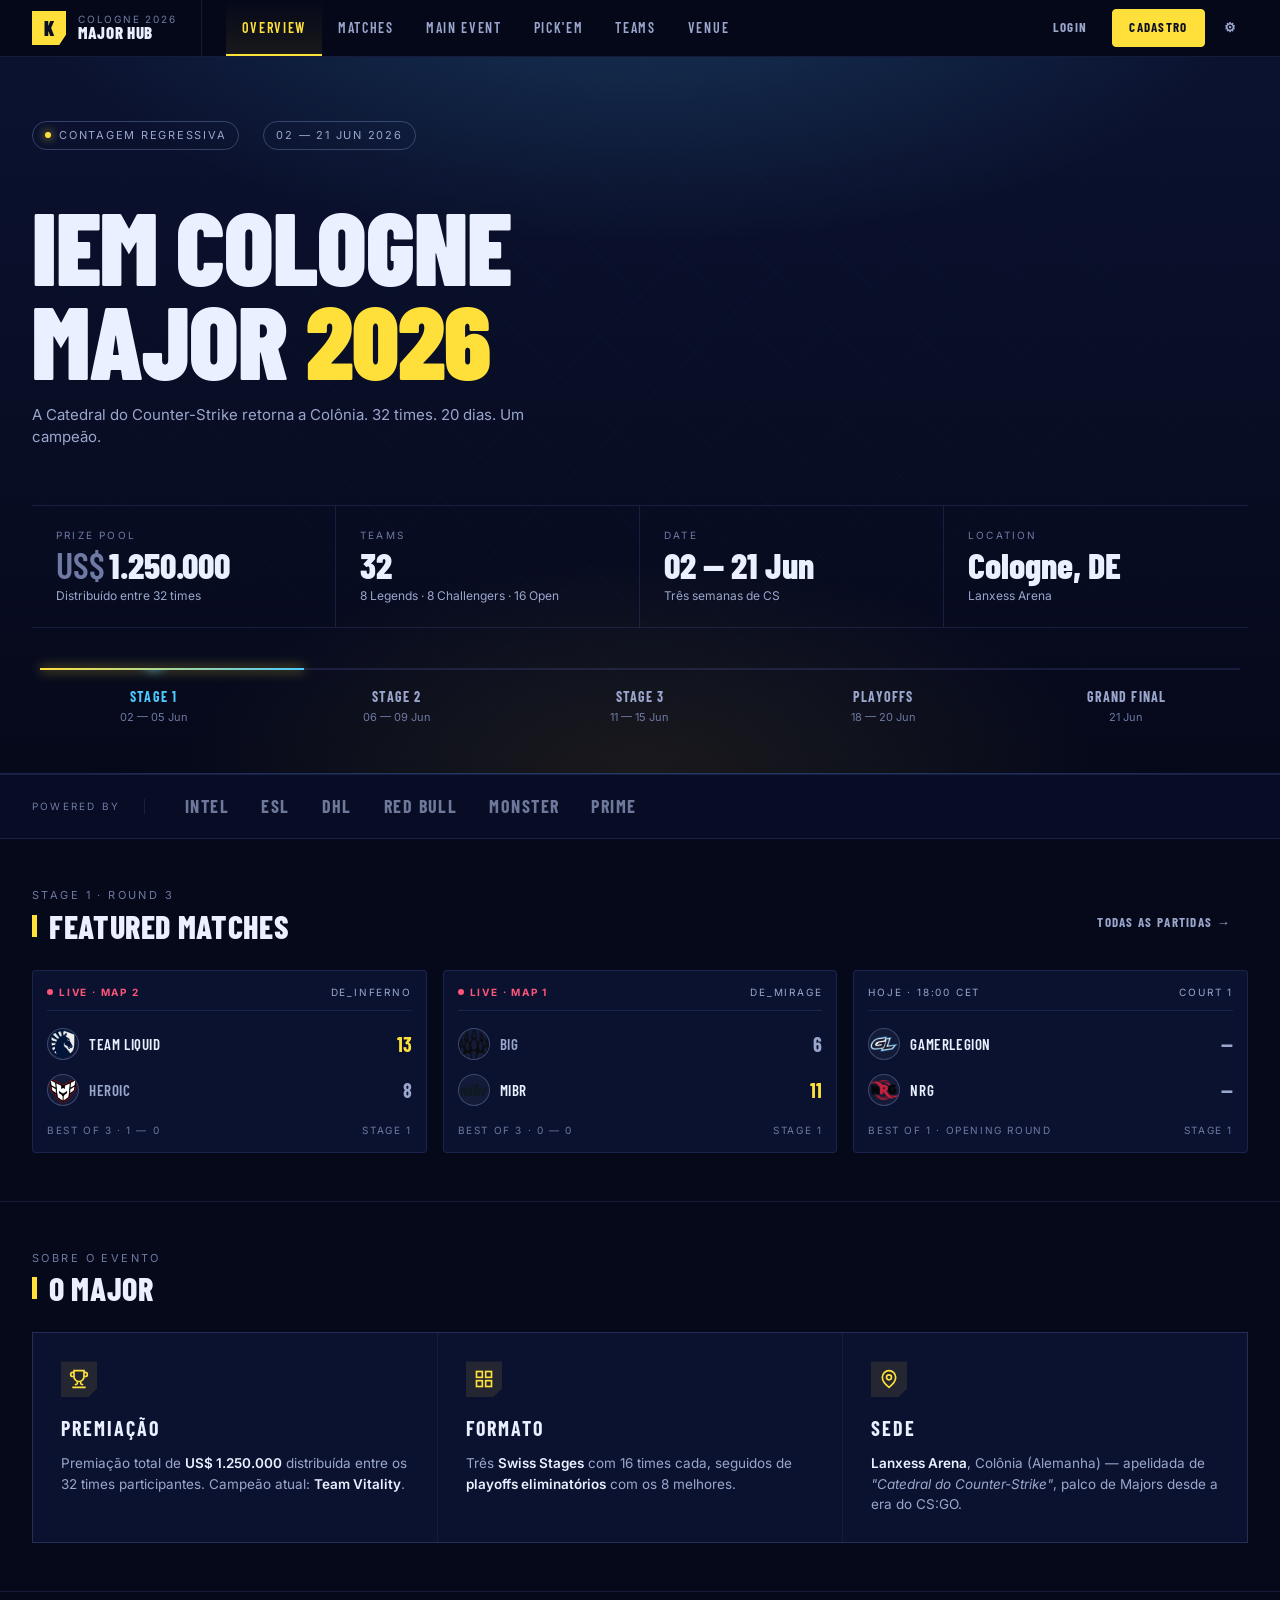
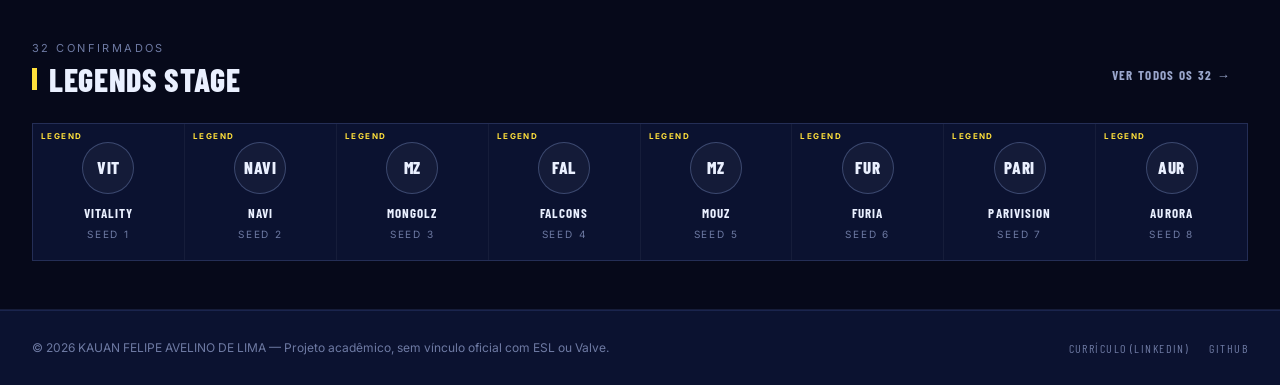
==== commit 913bd868: "feat: atualiza times do major para o lineup oficial de 32 equipes Substitui placement incorreto em t" ====
--- a/index.html
+++ b/index.html
@@ -191,52 +191,52 @@
     <section class="block">
       <div class="section-head">
         <div>
-          <div class="section-kicker">16 confirmados</div>
-          <h2 class="section-title">Teams</h2>
+          <div class="section-kicker">32 confirmados</div>
+          <h2 class="section-title">Legends Stage</h2>
         </div>
         <div class="section-actions">
-          <a class="btn ghost" href="teams.html">Ver todos →</a>
+          <a class="btn ghost" href="teams.html">Ver todos os 32 →</a>
         </div>
       </div>
       <div class="teams-mini">
         <a class="team-card legend" href="teams.html">
-          <div class="team-logo lg" style="margin:0 auto;"><img src="assets/img/gamerlegion.png" alt="GamerLegion"></div>
-          <div class="name">GamerLegion</div>
+          <div class="team-logo lg" style="margin:0 auto;" aria-hidden="true">VIT</div>
+          <div class="name">Vitality</div>
           <div class="seed">Seed 1</div>
         </a>
         <a class="team-card legend" href="teams.html">
-          <div class="team-logo lg" style="margin:0 auto;"><img src="assets/img/liquid.png" alt="Team Liquid"></div>
-          <div class="name">Liquid</div>
+          <div class="team-logo lg" style="margin:0 auto;" aria-hidden="true">NAVI</div>
+          <div class="name">NAVI</div>
           <div class="seed">Seed 2</div>
         </a>
         <a class="team-card legend" href="teams.html">
-          <div class="team-logo lg" style="margin:0 auto;"><img src="assets/img/heroic.png" alt="HEROIC"></div>
-          <div class="name">HEROIC</div>
+          <div class="team-logo lg" style="margin:0 auto;" aria-hidden="true">MZ</div>
+          <div class="name">MongolZ</div>
           <div class="seed">Seed 3</div>
         </a>
         <a class="team-card legend" href="teams.html">
-          <div class="team-logo lg" style="margin:0 auto;"><img src="assets/img/big.png" alt="BIG"></div>
-          <div class="name">BIG</div>
+          <div class="team-logo lg" style="margin:0 auto;" aria-hidden="true">FAL</div>
+          <div class="name">Falcons</div>
           <div class="seed">Seed 4</div>
         </a>
         <a class="team-card legend" href="teams.html">
-          <div class="team-logo lg" style="margin:0 auto;"><img src="assets/img/mibr.png" alt="MIBR"></div>
-          <div class="name">MIBR</div>
+          <div class="team-logo lg" style="margin:0 auto;" aria-hidden="true">MZ</div>
+          <div class="name">MOUZ</div>
           <div class="seed">Seed 5</div>
         </a>
         <a class="team-card legend" href="teams.html">
-          <div class="team-logo lg" style="margin:0 auto;"><img src="assets/img/nrg.png" alt="NRG"></div>
-          <div class="name">NRG</div>
+          <div class="team-logo lg" style="margin:0 auto;" aria-hidden="true">FUR</div>
+          <div class="name">FURIA</div>
           <div class="seed">Seed 6</div>
         </a>
         <a class="team-card legend" href="teams.html">
-          <div class="team-logo lg" style="margin:0 auto;"><img src="assets/img/betboom.png" alt="BetBoom"></div>
-          <div class="name">BetBoom</div>
+          <div class="team-logo lg" style="margin:0 auto;" aria-hidden="true">PARI</div>
+          <div class="name">PARIVISION</div>
           <div class="seed">Seed 7</div>
         </a>
         <a class="team-card legend" href="teams.html">
-          <div class="team-logo lg" style="margin:0 auto;"><img src="assets/img/gaimingladiators.png" alt="Gaimin Gladiators"></div>
-          <div class="name">Gaimin</div>
+          <div class="team-logo lg" style="margin:0 auto;" aria-hidden="true">AUR</div>
+          <div class="name">Aurora</div>
           <div class="seed">Seed 8</div>
         </a>
       </div>
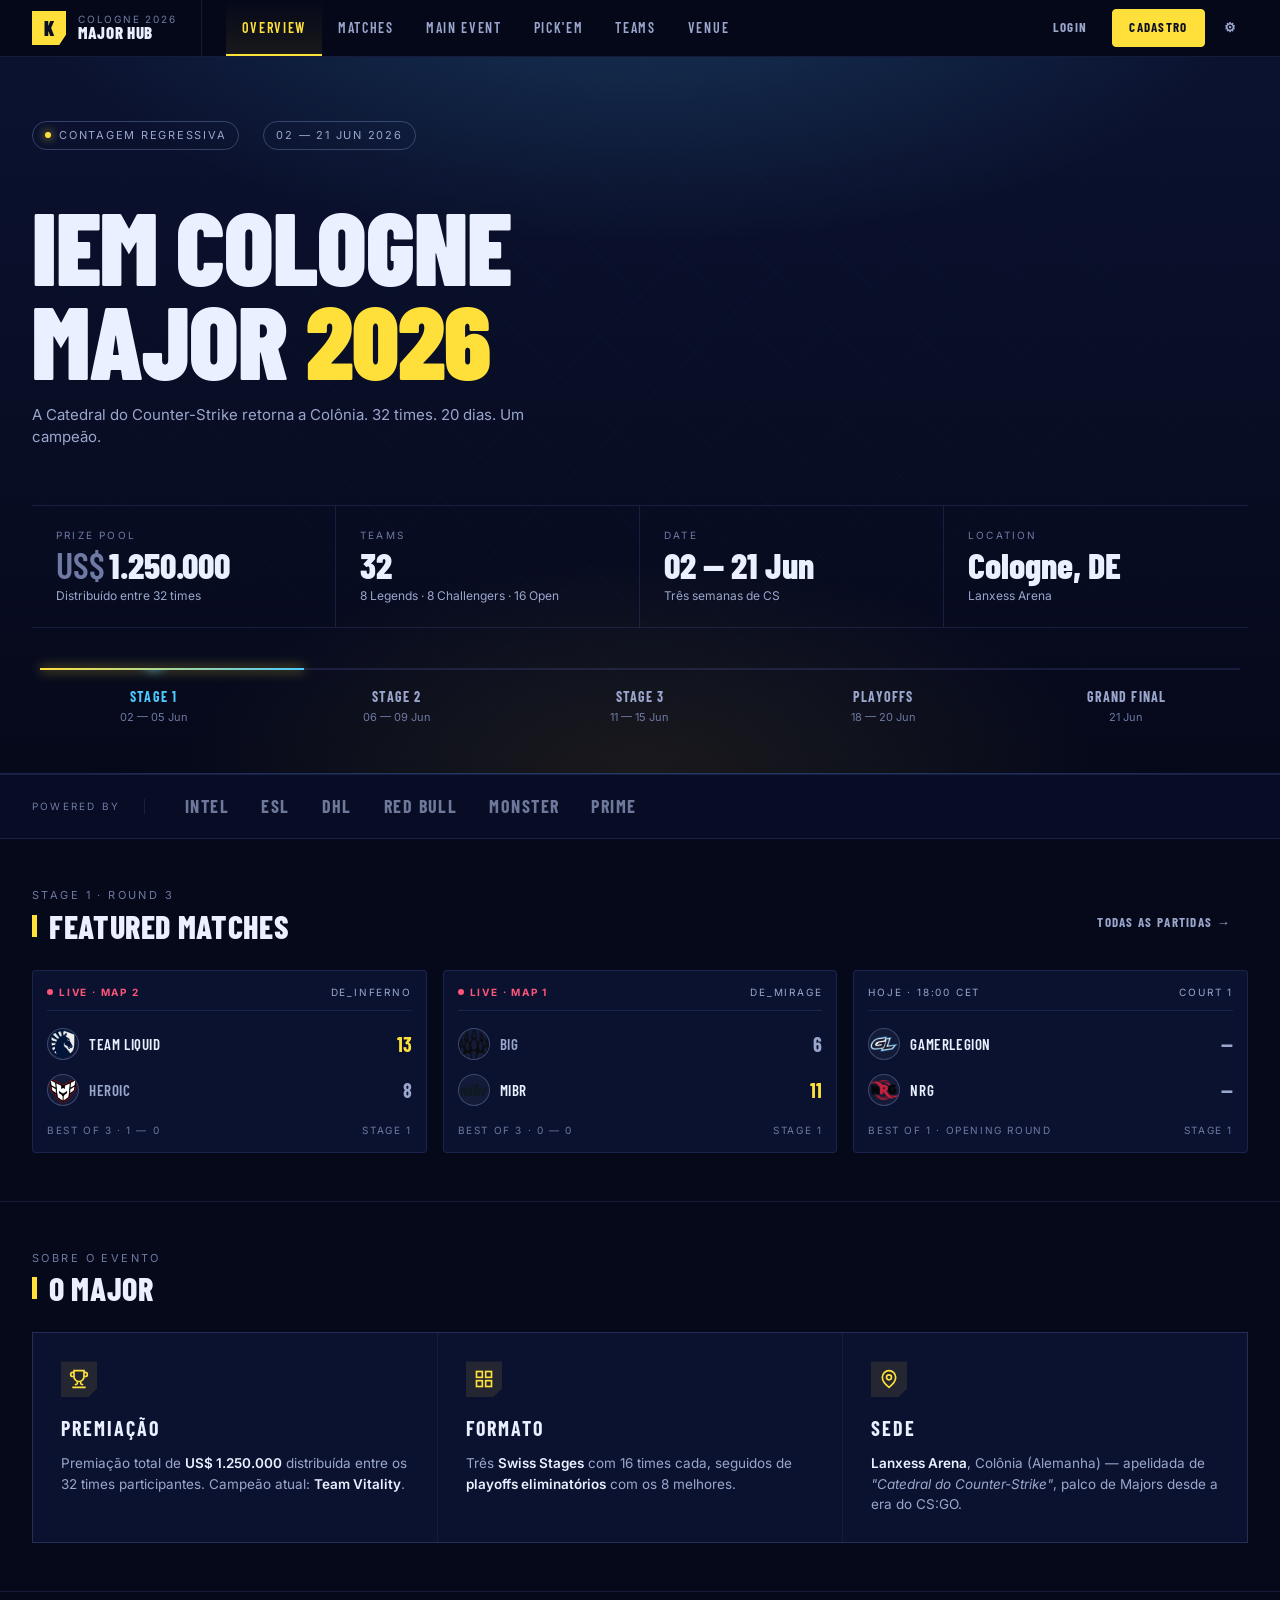
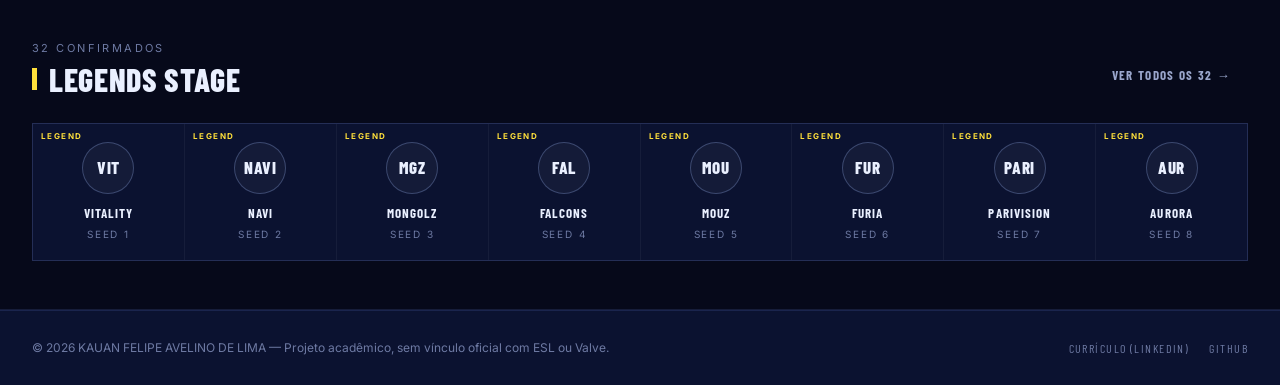
==== commit 599840fa: "feat: filtro de regiões em teams.html, dias do challengers e legends em matches, roster legível - te" ====
--- a/index.html
+++ b/index.html
@@ -210,7 +210,7 @@
           <div class="seed">Seed 2</div>
         </a>
         <a class="team-card legend" href="teams.html">
-          <div class="team-logo lg" style="margin:0 auto;" aria-hidden="true">MZ</div>
+          <div class="team-logo lg" style="margin:0 auto;" aria-hidden="true">MGZ</div>
           <div class="name">MongolZ</div>
           <div class="seed">Seed 3</div>
         </a>
@@ -220,7 +220,7 @@
           <div class="seed">Seed 4</div>
         </a>
         <a class="team-card legend" href="teams.html">
-          <div class="team-logo lg" style="margin:0 auto;" aria-hidden="true">MZ</div>
+          <div class="team-logo lg" style="margin:0 auto;" aria-hidden="true">MOU</div>
           <div class="name">MOUZ</div>
           <div class="seed">Seed 5</div>
         </a>
--- a/css/style.css
+++ b/css/style.css
@@ -775,19 +775,41 @@
   flex-wrap: wrap; margin-bottom: 24px;
 }
 .filters .grow { flex: 1; }
-.day-group { margin-bottom: 28px; }
+.day-group { margin-bottom: 32px; }
 .day-group-header {
-  display: flex; align-items: center; justify-content: space-between;
-  padding: 10px 0; margin-bottom: 12px;
-  border-bottom: 1px solid var(--line);
+  display: flex; align-items: baseline; gap: 18px;
+  padding: 10px 0 14px; margin-bottom: 16px;
 }
 .day-group-header .date {
   font-family: 'Barlow Condensed', sans-serif; font-weight: 700;
   font-size: 16px; letter-spacing: 0.08em; text-transform: uppercase;
+}
+.day-group-header .day-date {
+  display: flex; align-items: baseline; gap: 14px;
+}
+.day-group-header .day-d {
+  font-family: 'Barlow Condensed', sans-serif; font-weight: 800;
+  font-size: 30px; line-height: 1; letter-spacing: 0.02em; text-transform: uppercase;
+  color: var(--ink);
+}
+.day-group-header .day-sub {
+  font-family: 'JetBrains Mono', monospace;
+  font-size: 11px; letter-spacing: 0.16em; text-transform: uppercase;
+  color: var(--ink-mute);
+}
+.day-group-header .day-line {
+  flex: 1; height: 1px; background: var(--line); align-self: center;
 }
 .day-group-header .count {
   font-family: 'JetBrains Mono', monospace;
-  font-size: 11px; color: var(--ink-mute);
+  font-size: 11px; letter-spacing: 0.16em; text-transform: uppercase;
+  color: var(--ink-mute);
+  flex-shrink: 0;
+}
+@media (max-width: 640px) {
+  .day-group-header { flex-wrap: wrap; gap: 10px; }
+  .day-group-header .day-d { font-size: 24px; }
+  .day-group-header .day-line { display: none; }
 }
 .match-list-grid {
   display: grid; grid-template-columns: repeat(3, 1fr);
@@ -974,12 +996,28 @@
   font-size: 14px; color: var(--ink);
 }
 .team-roster {
-  font-family: 'JetBrains Mono', monospace; font-size: 11px;
-  color: var(--ink-dim);
+  border-top: 1px solid var(--line);
+  padding-top: 12px;
+}
+.team-roster .lineup-label {
+  display: block;
+  font-family: 'JetBrains Mono', monospace; font-size: 10px;
+  letter-spacing: 0.18em; text-transform: uppercase;
+  color: var(--ink-mute);
   text-align: center;
-  border-top: 1px solid var(--line);
-  padding-top: 10px;
-  line-height: 1.6;
+  margin-bottom: 8px;
+}
+.team-roster .lineup-players {
+  display: flex; flex-wrap: wrap; justify-content: center; gap: 6px;
+}
+.team-roster .player {
+  font-family: 'JetBrains Mono', monospace; font-weight: 600;
+  font-size: 12px; color: var(--ink);
+  background: var(--bg-2);
+  border: 1px solid var(--line);
+  border-radius: 3px;
+  padding: 3px 8px;
+  white-space: nowrap;
 }
 
 /* ========= VENUE PAGE ========= */
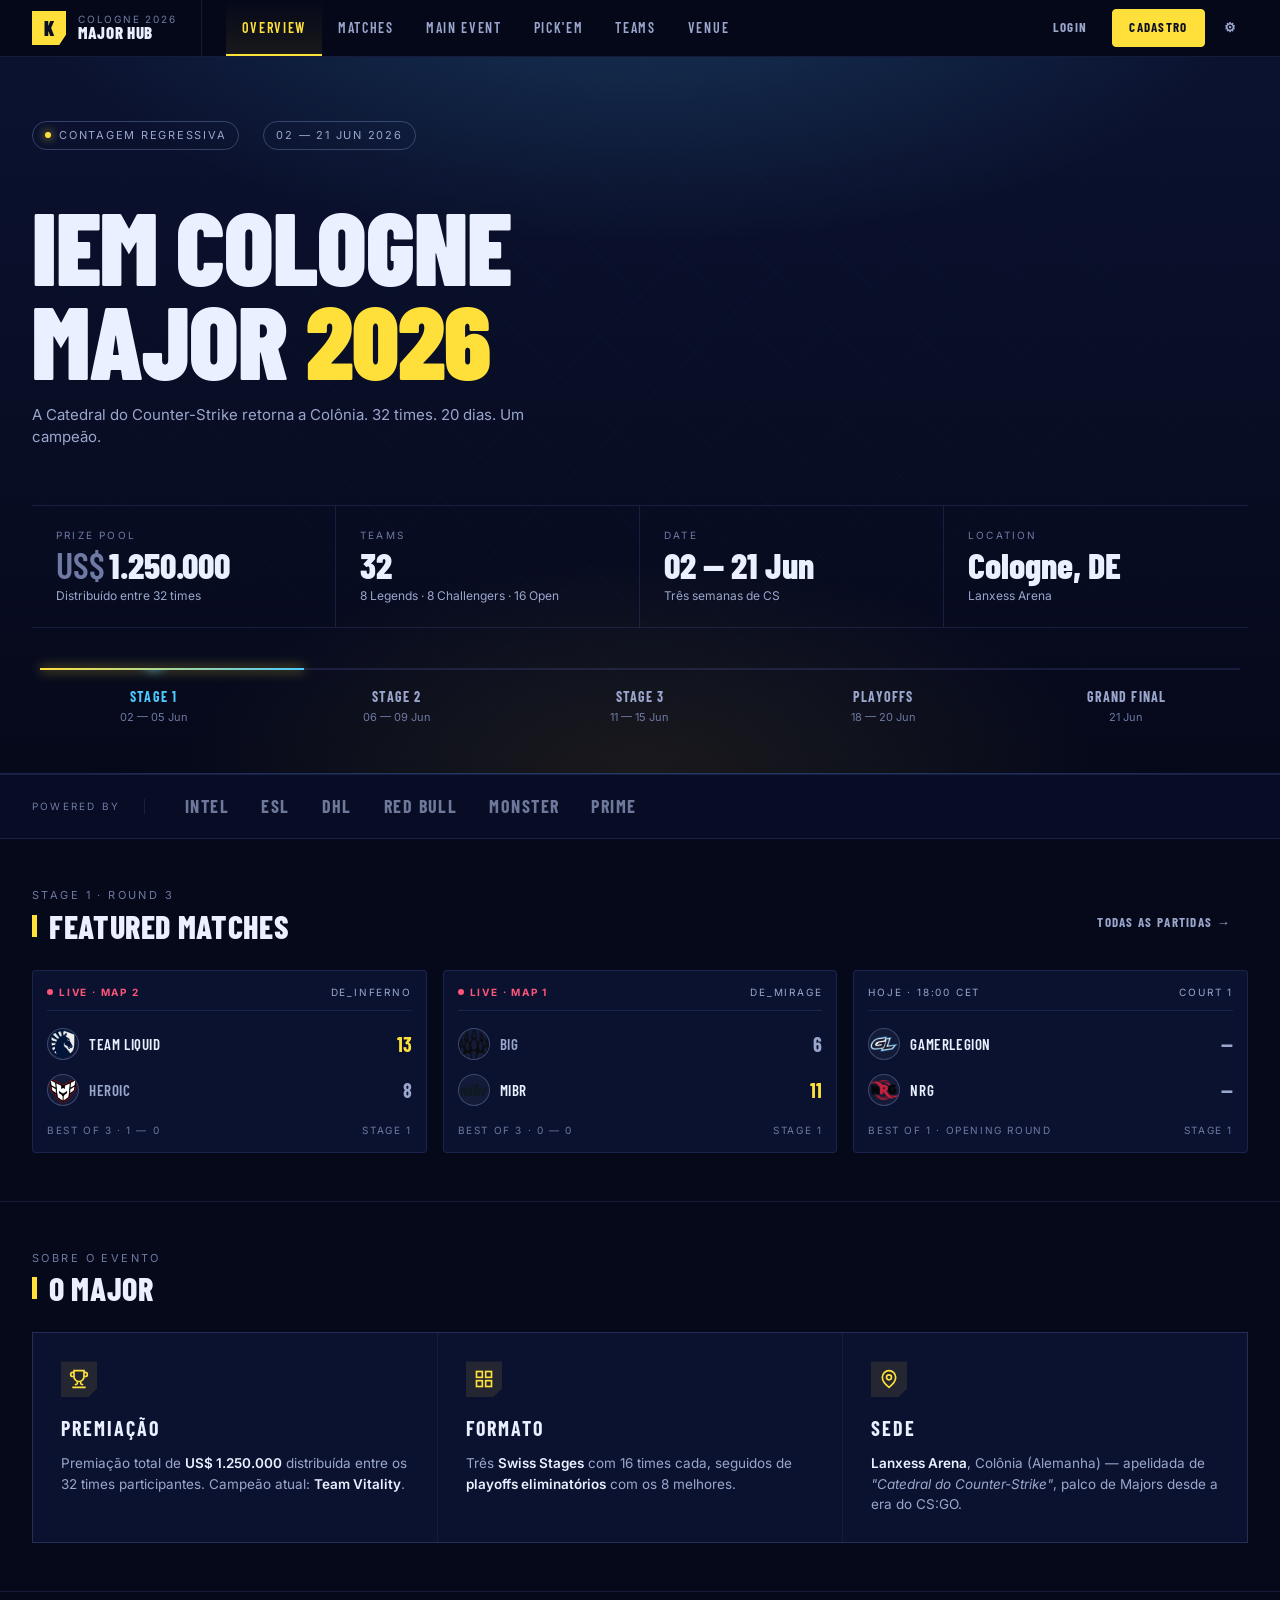
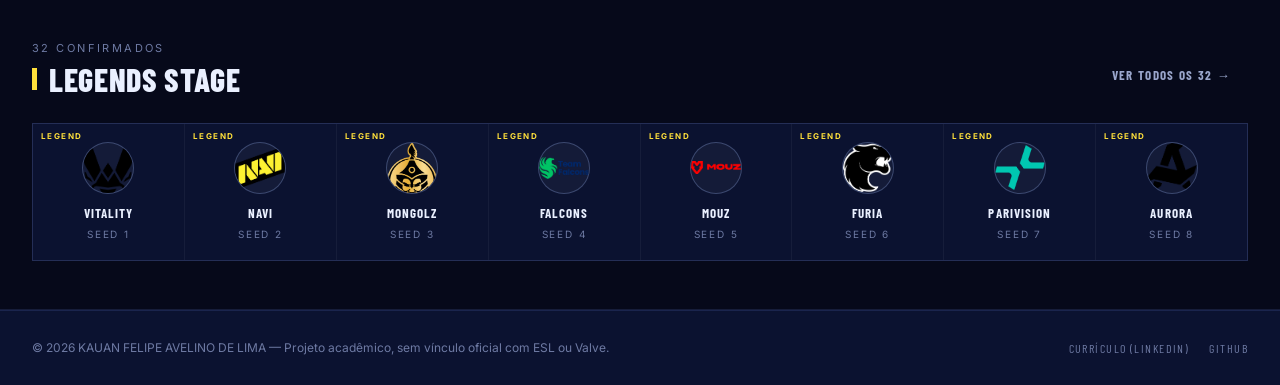
==== commit f8bacaa3: "feat: adiciona logos dos 16 times legends e challengers - Baixa logos do Wikipedia (Vitality, NAVI, " ====
--- a/index.html
+++ b/index.html
@@ -200,42 +200,42 @@
       </div>
       <div class="teams-mini">
         <a class="team-card legend" href="teams.html">
-          <div class="team-logo lg" style="margin:0 auto;" aria-hidden="true">VIT</div>
+          <div class="team-logo lg" style="margin:0 auto;"><img src="assets/img/vitality.png" alt="Team Vitality"></div>
           <div class="name">Vitality</div>
           <div class="seed">Seed 1</div>
         </a>
         <a class="team-card legend" href="teams.html">
-          <div class="team-logo lg" style="margin:0 auto;" aria-hidden="true">NAVI</div>
+          <div class="team-logo lg" style="margin:0 auto;"><img src="assets/img/navi.png" alt="Natus Vincere"></div>
           <div class="name">NAVI</div>
           <div class="seed">Seed 2</div>
         </a>
         <a class="team-card legend" href="teams.html">
-          <div class="team-logo lg" style="margin:0 auto;" aria-hidden="true">MGZ</div>
+          <div class="team-logo lg" style="margin:0 auto;"><img src="assets/img/mongolz.png" alt="The MongolZ"></div>
           <div class="name">MongolZ</div>
           <div class="seed">Seed 3</div>
         </a>
         <a class="team-card legend" href="teams.html">
-          <div class="team-logo lg" style="margin:0 auto;" aria-hidden="true">FAL</div>
+          <div class="team-logo lg" style="margin:0 auto;"><img src="assets/img/falcons.png" alt="Team Falcons"></div>
           <div class="name">Falcons</div>
           <div class="seed">Seed 4</div>
         </a>
         <a class="team-card legend" href="teams.html">
-          <div class="team-logo lg" style="margin:0 auto;" aria-hidden="true">MOU</div>
+          <div class="team-logo lg" style="margin:0 auto;"><img src="assets/img/mouz.png" alt="MOUZ"></div>
           <div class="name">MOUZ</div>
           <div class="seed">Seed 5</div>
         </a>
         <a class="team-card legend" href="teams.html">
-          <div class="team-logo lg" style="margin:0 auto;" aria-hidden="true">FUR</div>
+          <div class="team-logo lg" style="margin:0 auto;"><img src="assets/img/furia.png" alt="FURIA"></div>
           <div class="name">FURIA</div>
           <div class="seed">Seed 6</div>
         </a>
         <a class="team-card legend" href="teams.html">
-          <div class="team-logo lg" style="margin:0 auto;" aria-hidden="true">PARI</div>
+          <div class="team-logo lg" style="margin:0 auto;"><img src="assets/img/parivision.png" alt="PARIVISION"></div>
           <div class="name">PARIVISION</div>
           <div class="seed">Seed 7</div>
         </a>
         <a class="team-card legend" href="teams.html">
-          <div class="team-logo lg" style="margin:0 auto;" aria-hidden="true">AUR</div>
+          <div class="team-logo lg" style="margin:0 auto;"><img src="assets/img/aurora.png" alt="Aurora Gaming"></div>
           <div class="name">Aurora</div>
           <div class="seed">Seed 8</div>
         </a>
--- a/css/style.css
+++ b/css/style.css
@@ -1471,6 +1471,13 @@
   list-style: none; margin: 0; padding: 0;
   display: flex; flex-direction: column;
 }
+.logo-mini {
+  width: 18px; height: 18px; border-radius: 50%;
+  object-fit: contain; flex-shrink: 0;
+  vertical-align: middle; margin-right: 6px;
+  background: rgba(255,255,255,0.04);
+  border: 1px solid var(--line);
+}
 #lista-usuarios li {
   display: flex; align-items: center; gap: 12px;
   padding: 12px 16px;
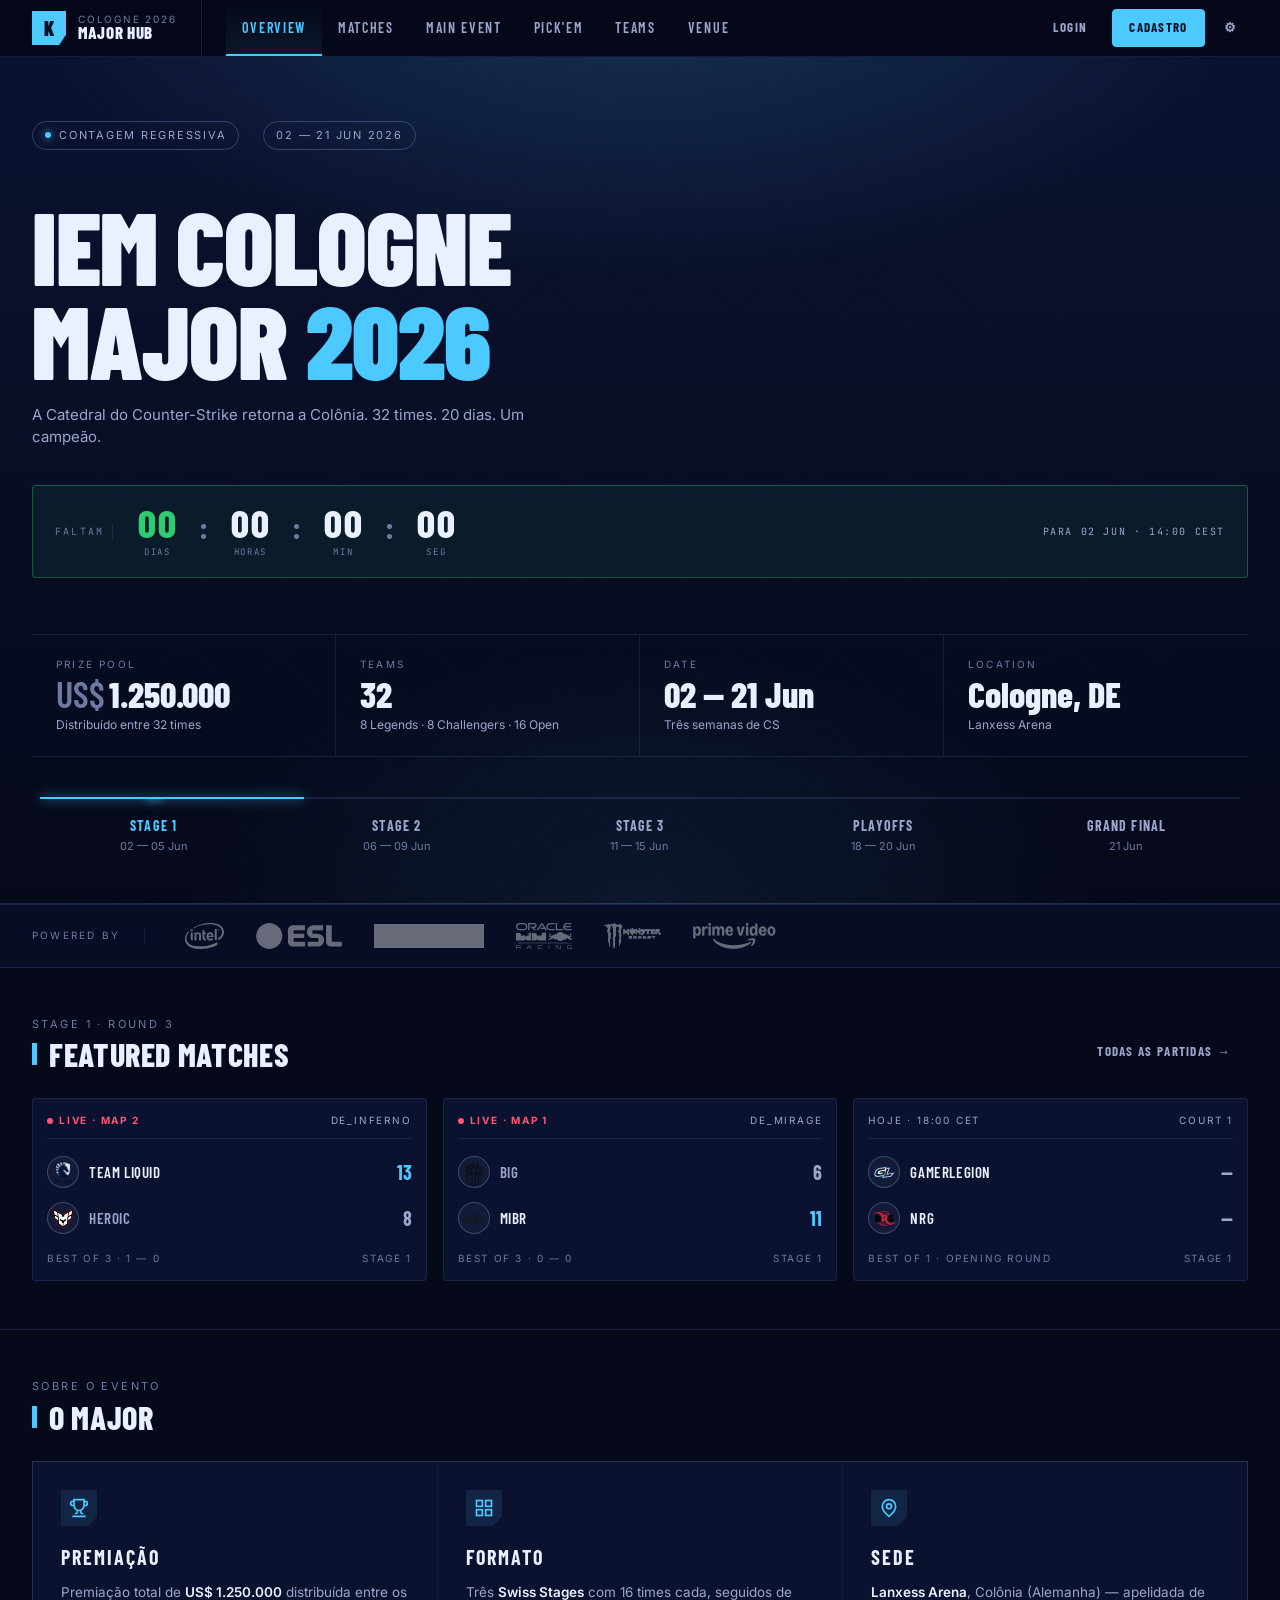
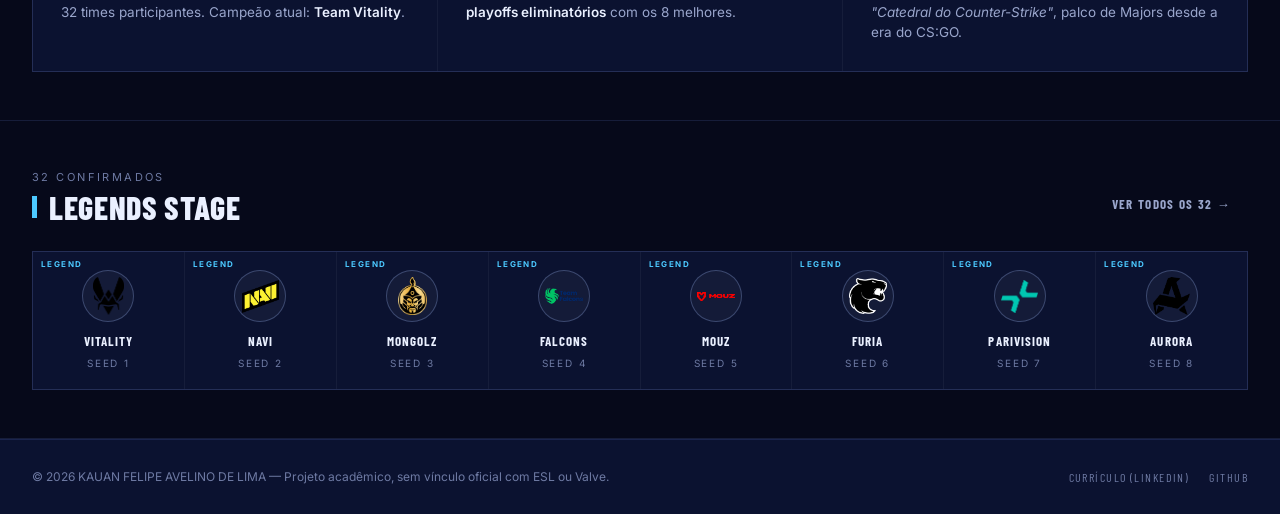
==== commit 112d1922: "feat(index): contador regressivo até a abertura + logos reais dos patrocinadores - countdown ao vivo" ====
--- a/index.html
+++ b/index.html
@@ -22,6 +22,30 @@
       <h1 class="hero-title">IEM Cologne<br>Major <span class="accent">2026</span></h1>
       <p class="hero-sub">A Catedral do Counter-Strike retorna a Colônia. 32 times. 20 dias. Um campeão.</p>
 
+      <div class="countdown" id="countdown" aria-live="polite">
+        <span class="countdown-label">Faltam</span>
+        <div class="cd-unit accent">
+          <span class="cd-num" id="cd-days">--</span>
+          <span class="cd-name">Dias</span>
+        </div>
+        <span class="cd-sep" aria-hidden="true">:</span>
+        <div class="cd-unit">
+          <span class="cd-num" id="cd-hours">--</span>
+          <span class="cd-name">Horas</span>
+        </div>
+        <span class="cd-sep" aria-hidden="true">:</span>
+        <div class="cd-unit">
+          <span class="cd-num" id="cd-mins">--</span>
+          <span class="cd-name">Min</span>
+        </div>
+        <span class="cd-sep" aria-hidden="true">:</span>
+        <div class="cd-unit">
+          <span class="cd-num" id="cd-secs">--</span>
+          <span class="cd-name">Seg</span>
+        </div>
+        <span class="cd-target" id="cd-target">para 02 Jun · 14:00 CEST</span>
+      </div>
+
       <div class="stats">
         <div class="stat">
           <span class="label">Prize pool</span>
@@ -64,12 +88,12 @@
     <div class="sponsors-inner">
       <div class="sponsors-label">Powered by</div>
       <div class="sponsors-list">
-        <span class="sponsor-tag">INTEL</span>
-        <span class="sponsor-tag">ESL</span>
-        <span class="sponsor-tag">DHL</span>
-        <span class="sponsor-tag">RED BULL</span>
-        <span class="sponsor-tag">MONSTER</span>
-        <span class="sponsor-tag">PRIME</span>
+        <span class="sponsor-tag"><img src="assets/img/intel.svg" alt="Intel"></span>
+        <span class="sponsor-tag"><img src="assets/img/esl.svg" alt="ESL"></span>
+        <span class="sponsor-tag"><img src="assets/img/dhl.svg" alt="DHL"></span>
+        <span class="sponsor-tag"><img src="assets/img/redbull.svg" alt="Red Bull"></span>
+        <span class="sponsor-tag"><img src="assets/img/monster.webp" alt="Monster Energy"></span>
+        <span class="sponsor-tag"><img src="assets/img/prime.svg" alt="Prime Video"></span>
       </div>
     </div>
   </div>
@@ -247,5 +271,32 @@
   <div id="site-foot"></div>
   <script src="js/site.js"></script>
   <script src="js/auth.js"></script>
+  <script>
+  (function(){
+    var target = new Date('2026-06-02T14:00:00+02:00').getTime();
+    var dEl = document.getElementById('cd-days'),
+        hEl = document.getElementById('cd-hours'),
+        mEl = document.getElementById('cd-mins'),
+        sEl = document.getElementById('cd-secs'),
+        rootEl = document.getElementById('countdown');
+    if (!dEl || !rootEl) return;
+    function pad(n){ return n < 10 ? '0' + n : '' + n; }
+    function tick(){
+      var diff = target - Date.now();
+      if (diff <= 0) {
+        dEl.textContent = '00'; hEl.textContent = '00';
+        mEl.textContent = '00'; sEl.textContent = '00';
+        rootEl.classList.add('live');
+        return;
+      }
+      dEl.textContent = pad(Math.floor(diff / 86400000));
+      hEl.textContent = pad(Math.floor(diff / 3600000) % 24);
+      mEl.textContent = pad(Math.floor(diff / 60000) % 60);
+      sEl.textContent = pad(Math.floor(diff / 1000) % 60);
+    }
+    tick();
+    setInterval(tick, 1000);
+  })();
+  </script>
 </body>
 </html>
--- a/css/style.css
+++ b/css/style.css
@@ -13,7 +13,7 @@
   --ink: #eaf0ff;
   --ink-dim: #9aa6cc;
   --ink-mute: #6e7aa3;
-  --accent: #ffe03b;
+  --accent: #4cc9ff;
   --accent-ink: #0a0f24;
   --accent-2: #4cc9ff;
   --win: #2ecc71;
@@ -86,7 +86,7 @@
   white-space: nowrap;
 }
 .nav-link:hover { color: var(--ink); }
-.nav-link.active { color: var(--accent); border-bottom-color: var(--accent); background: linear-gradient(to top, rgba(255,224,59,0.08), transparent); }
+.nav-link.active { color: var(--accent); border-bottom-color: var(--accent); background: linear-gradient(to top, rgba(76, 201, 255,0.08), transparent); }
 
 .nav-cta { display: flex; align-items: center; gap: 8px; flex-shrink: 0; }
 .nav-user {
@@ -137,7 +137,7 @@
   border-bottom: 1px solid var(--line);
   transition: color .12s, background .12s;
 }
-.nav-drawer .nd-link.active { color: var(--accent); background: rgba(255,224,59,0.06); }
+.nav-drawer .nd-link.active { color: var(--accent); background: rgba(76, 201, 255,0.06); }
 .nav-drawer-cta {
   display: flex; gap: 8px;
   padding: 14px 20px 18px;
@@ -295,7 +295,7 @@
   flex-shrink: 0;
   overflow: hidden;
 }
-.team-logo img { width: 100%; height: 100%; object-fit: contain; }
+.team-logo img { max-width: 75%; max-height: 75%; width: auto; height: auto; object-fit: contain; }
 .team-logo.lg { width: 52px; height: 52px; font-size: 17px; }
 .team-logo.xl { width: 80px; height: 80px; font-size: 24px; }
 .team-logo.sm { width: 22px; height: 22px; font-size: 9px; }
@@ -550,7 +550,7 @@
   border-bottom: 1px solid var(--line);
   background:
     radial-gradient(ellipse 80% 60% at 50% -10%, rgba(76, 201, 255, 0.18), transparent 60%),
-    radial-gradient(ellipse 60% 50% at 50% 100%, rgba(255, 224, 59, 0.08), transparent 60%),
+    radial-gradient(ellipse 60% 50% at 50% 100%, rgba(76, 201, 255, 0.08), transparent 60%),
     linear-gradient(180deg, var(--bg-1) 0%, var(--bg-0) 100%);
 }
 .hero-poly {
@@ -578,6 +578,65 @@
 .hero-title .accent { color: var(--accent); }
 .hero-sub { margin-top: 18px; font-size: 15px; color: var(--ink-dim); max-width: 560px; }
 
+/* ========= COUNTDOWN ========= */
+.countdown {
+  display: flex; align-items: center; gap: 14px;
+  flex-wrap: wrap;
+  margin-top: 36px;
+  padding: 18px 22px;
+  background: rgba(76, 201, 255, 0.04);
+  border: 1px solid var(--line);
+  border-radius: var(--radius);
+}
+.countdown-label {
+  font-family: 'JetBrains Mono', monospace;
+  font-size: 10px; letter-spacing: 0.22em; text-transform: uppercase;
+  color: var(--ink-mute);
+  padding-right: 8px;
+  border-right: 1px solid var(--line);
+  margin-right: 2px;
+}
+.cd-unit {
+  display: flex; flex-direction: column; align-items: center;
+  gap: 4px; min-width: 56px;
+}
+.cd-num {
+  font-family: 'Barlow Condensed', sans-serif; font-weight: 800;
+  font-size: 38px; line-height: 1;
+  color: var(--ink);
+  font-variant-numeric: tabular-nums;
+}
+.cd-unit.accent .cd-num { color: var(--accent); }
+.cd-name {
+  font-family: 'JetBrains Mono', monospace;
+  font-size: 9px; letter-spacing: 0.18em; text-transform: uppercase;
+  color: var(--ink-mute);
+}
+.cd-sep {
+  font-family: 'Barlow Condensed', sans-serif; font-weight: 800;
+  font-size: 30px; line-height: 1;
+  color: var(--ink-mute);
+  margin-top: -10px;
+}
+.cd-target {
+  margin-left: auto;
+  font-family: 'JetBrains Mono', monospace;
+  font-size: 10px; letter-spacing: 0.16em; text-transform: uppercase;
+  color: var(--ink-dim);
+}
+.countdown.live {
+  background: rgba(46, 204, 113, 0.08);
+  border-color: rgba(46, 204, 113, 0.35);
+}
+.countdown.live .cd-unit.accent .cd-num { color: var(--win); }
+@media (max-width: 640px) {
+  .countdown { gap: 8px; padding: 14px 14px; }
+  .cd-num { font-size: 28px; }
+  .cd-sep { font-size: 22px; margin-top: -6px; }
+  .cd-unit { min-width: 44px; }
+  .cd-target { width: 100%; margin-left: 0; padding-top: 6px; border-top: 1px solid var(--line); }
+}
+
 /* ========= STATS ROW ========= */
 .stats {
   display: grid; grid-template-columns: repeat(4, 1fr); gap: 0;
@@ -672,7 +731,18 @@
   font-family: 'Barlow Condensed', sans-serif; font-weight: 700;
   font-size: 18px; letter-spacing: 0.08em; text-transform: uppercase;
   color: var(--ink-dim);
-}
+  display: inline-flex; align-items: center;
+}
+.sponsor-tag img {
+  height: 26px; width: auto;
+  max-width: 110px;
+  object-fit: contain;
+  display: block;
+  filter: brightness(0) invert(1);
+  opacity: 0.55;
+  transition: opacity .15s;
+}
+.sponsor-tag:hover img { opacity: 1; }
 
 /* ========= FEATURED MATCHES (index) ========= */
 .featured {
@@ -700,7 +770,7 @@
 .about-card:hover::after { opacity: 1; }
 .about-icon {
   width: 36px; height: 36px;
-  background: rgba(255, 224, 59, 0.1); color: var(--accent);
+  background: rgba(76, 201, 255, 0.1); color: var(--accent);
   display: grid; place-items: center; margin-bottom: 16px;
   clip-path: polygon(0 0, 100% 0, 100% 75%, 75% 100%, 0 100%);
 }
@@ -881,7 +951,7 @@
   padding: 22px 16px;
   text-align: center;
   display: flex; flex-direction: column; align-items: center; gap: 10px;
-  box-shadow: 0 0 24px rgba(255, 224, 59, 0.18);
+  box-shadow: 0 0 24px rgba(76, 201, 255, 0.18);
 }
 .champion-card .trophy { font-size: 36px; color: var(--accent); }
 .champion-card .ch-name {
@@ -926,7 +996,7 @@
 }
 .stage-badge.s1 { color: var(--warn);    background: rgba(255,154,60,0.1);   border: 1px solid rgba(255,154,60,0.25); }
 .stage-badge.s2 { color: var(--accent-2);background: rgba(76,201,255,0.1);   border: 1px solid rgba(76,201,255,0.25); }
-.stage-badge.s3 { color: var(--accent);  background: rgba(255,224,59,0.1);   border: 1px solid rgba(255,224,59,0.25); }
+.stage-badge.s3 { color: var(--accent);  background: rgba(76, 201, 255,0.1);   border: 1px solid rgba(76, 201, 255,0.25); }
 .stage-badge.po { color: var(--win);     background: rgba(46,204,113,0.1);   border: 1px solid rgba(46,204,113,0.25); }
 @media (max-width: 768px) {
   .sched-row { grid-template-columns: 1fr; gap: 6px; padding: 10px 12px; }
@@ -948,7 +1018,7 @@
   letter-spacing: 0.18em; text-transform: uppercase;
   padding: 3px 8px; border-radius: 3px;
 }
-.tier-badge.legends    { color: var(--accent);   background: rgba(255,224,59,0.1);  border: 1px solid rgba(255,224,59,0.3); }
+.tier-badge.legends    { color: var(--accent);   background: rgba(76, 201, 255,0.1);  border: 1px solid rgba(76, 201, 255,0.3); }
 .tier-badge.challengers{ color: var(--accent-2); background: rgba(76,201,255,0.1);  border: 1px solid rgba(76,201,255,0.3); }
 .tier-badge.contenders { color: var(--warn);     background: rgba(255,154,60,0.1);  border: 1px solid rgba(255,154,60,0.3); }
 .tier-head::after {
@@ -1039,7 +1109,7 @@
   position: absolute; inset: 0;
   background:
     radial-gradient(ellipse 50% 60% at 30% 50%, rgba(76,201,255,0.2), transparent 70%),
-    radial-gradient(ellipse 50% 60% at 70% 50%, rgba(255,224,59,0.15), transparent 70%),
+    radial-gradient(ellipse 50% 60% at 70% 50%, rgba(76, 201, 255,0.15), transparent 70%),
     linear-gradient(180deg, transparent 30%, rgba(6,9,26,0.85) 100%);
   pointer-events: none;
 }
@@ -1151,7 +1221,7 @@
   display: flex; align-items: center; gap: 12px; flex-wrap: wrap;
 }
 .pick-section-head .pts {
-  background: rgba(255, 224, 59, 0.12); color: var(--accent);
+  background: rgba(76, 201, 255, 0.12); color: var(--accent);
   padding: 3px 8px; border-radius: 999px;
   font-size: 11px; letter-spacing: 0.16em; text-transform: uppercase; font-weight: 700;
 }
@@ -1244,7 +1314,7 @@
   border-bottom: 1px solid var(--line);
 }
 .lb-row:last-child { border-bottom: none; }
-.lb-row.me { background: rgba(255,224,59,0.06); }
+.lb-row.me { background: rgba(76, 201, 255,0.06); }
 .lb-row .rank {
   font-family: 'Barlow Condensed', sans-serif; font-weight: 700;
   font-size: 16px; color: var(--ink-mute);
@@ -1331,7 +1401,7 @@
 .admin-link.active {
   color: var(--accent);
   border-left-color: var(--accent);
-  background: rgba(255,224,59,0.06);
+  background: rgba(76, 201, 255,0.06);
 }
 .admin-link .count {
   margin-left: auto;
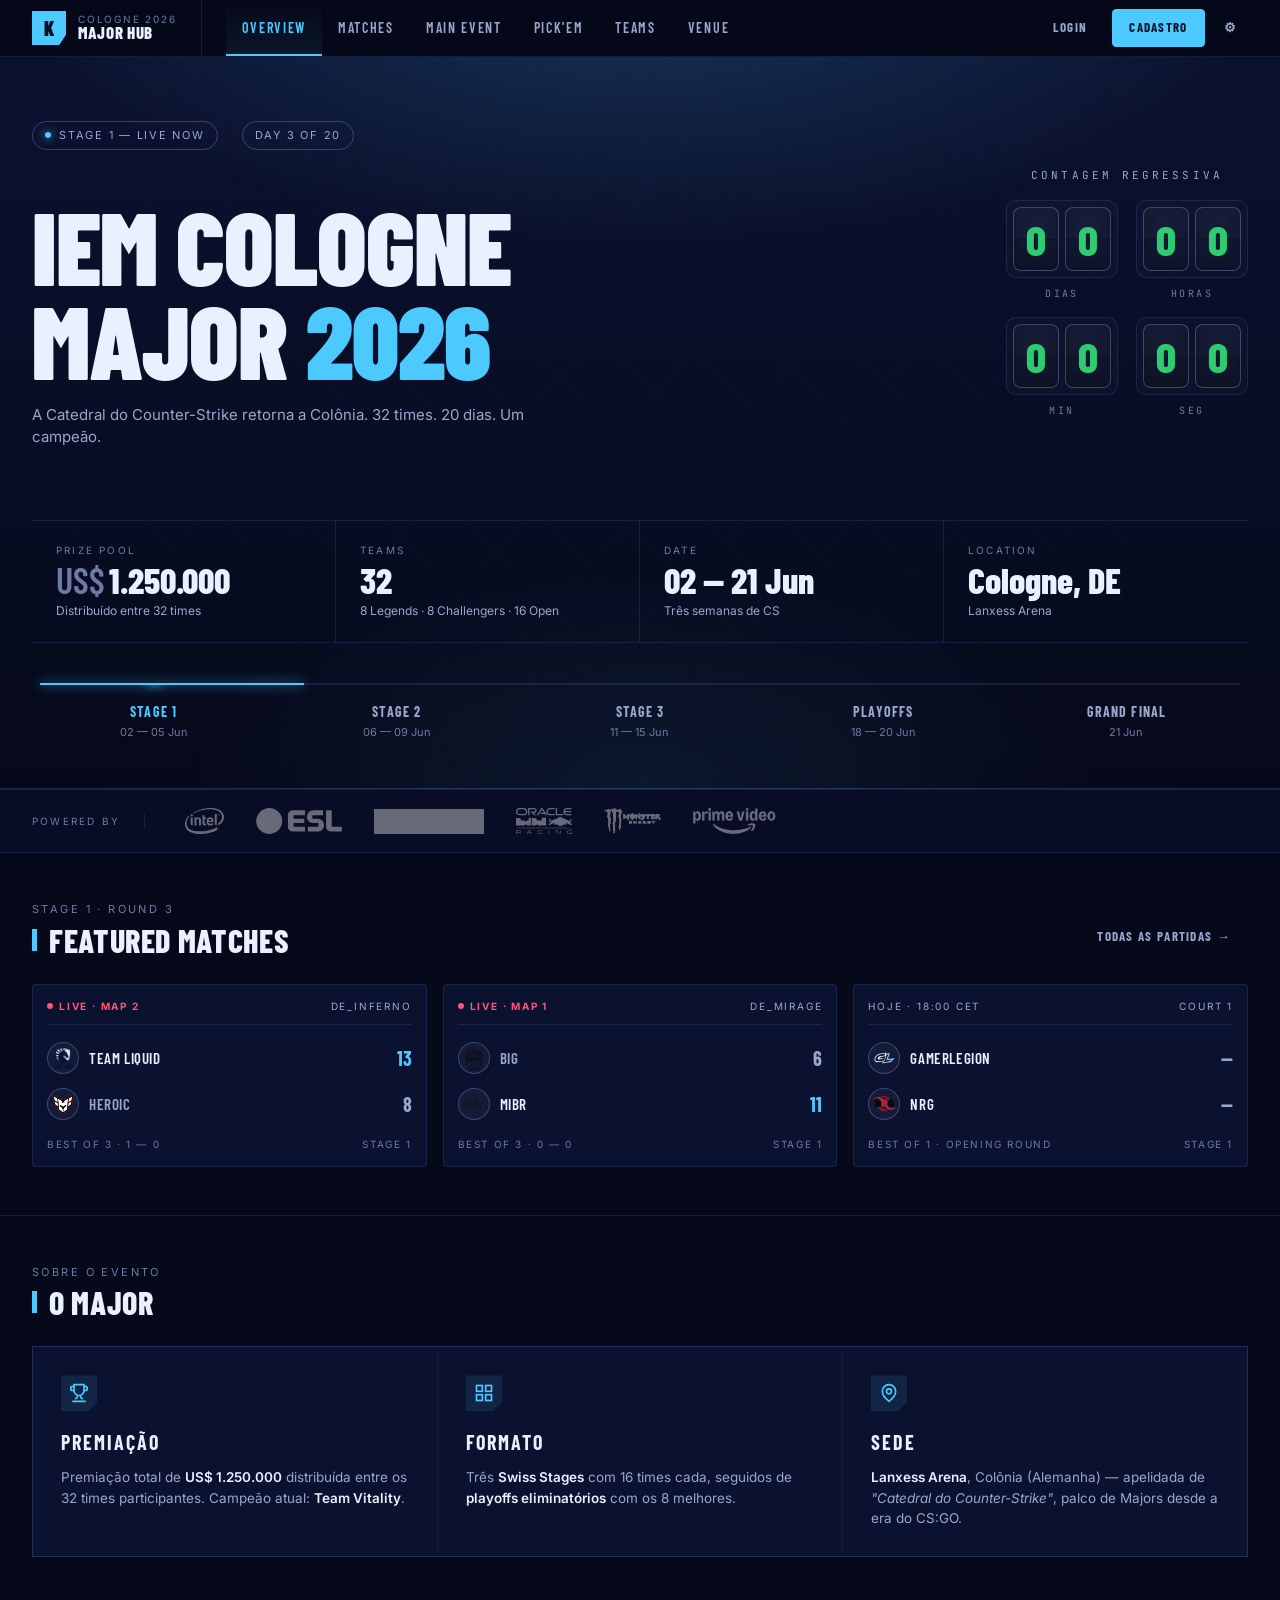
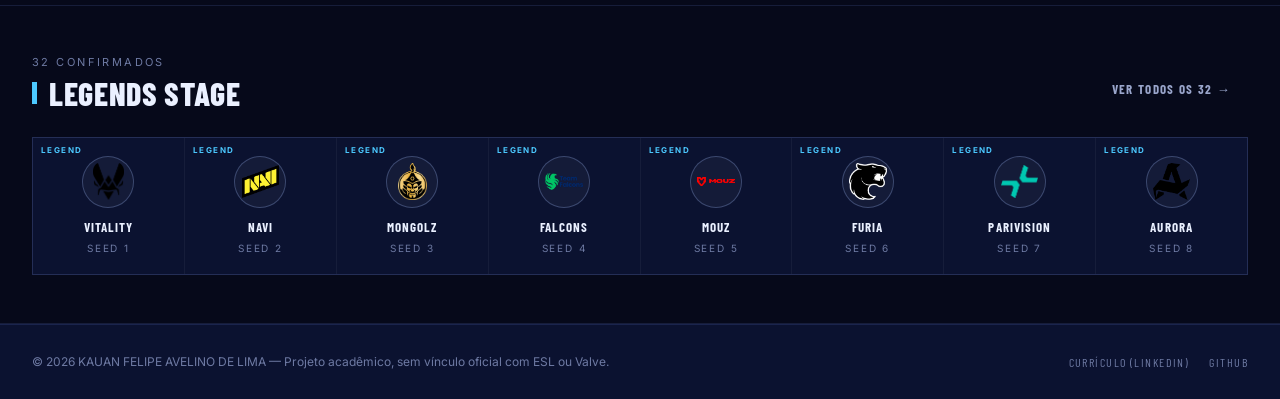
==== commit 96149123: "feat(index): countdown lado a lado do título no estilo flip-clock 2x2 - hero vira grid 2 colunas (.h" ====
--- a/index.html
+++ b/index.html
@@ -14,36 +14,52 @@
   <header class="hero">
     <div class="hero-poly"></div>
     <div class="hero-inner">
-      <div class="hero-header">
-        <span class="event-badge"><span class="dot"></span>Contagem regressiva</span>
-        <span class="event-badge">02 — 21 Jun 2026</span>
-      </div>
-
-      <h1 class="hero-title">IEM Cologne<br>Major <span class="accent">2026</span></h1>
-      <p class="hero-sub">A Catedral do Counter-Strike retorna a Colônia. 32 times. 20 dias. Um campeão.</p>
-
-      <div class="countdown" id="countdown" aria-live="polite">
-        <span class="countdown-label">Faltam</span>
-        <div class="cd-unit accent">
-          <span class="cd-num" id="cd-days">--</span>
-          <span class="cd-name">Dias</span>
-        </div>
-        <span class="cd-sep" aria-hidden="true">:</span>
-        <div class="cd-unit">
-          <span class="cd-num" id="cd-hours">--</span>
-          <span class="cd-name">Horas</span>
-        </div>
-        <span class="cd-sep" aria-hidden="true">:</span>
-        <div class="cd-unit">
-          <span class="cd-num" id="cd-mins">--</span>
-          <span class="cd-name">Min</span>
-        </div>
-        <span class="cd-sep" aria-hidden="true">:</span>
-        <div class="cd-unit">
-          <span class="cd-num" id="cd-secs">--</span>
-          <span class="cd-name">Seg</span>
-        </div>
-        <span class="cd-target" id="cd-target">para 02 Jun · 14:00 CEST</span>
+      <div class="hero-top">
+        <div class="hero-content">
+          <div class="hero-header">
+            <span class="event-badge"><span class="dot"></span>Stage 1 — Live Now</span>
+            <span class="event-badge">Day 3 of 20</span>
+          </div>
+
+          <h1 class="hero-title">IEM Cologne<br>Major <span class="accent">2026</span></h1>
+          <p class="hero-sub">A Catedral do Counter-Strike retorna a Colônia. 32 times. 20 dias. Um campeão.</p>
+        </div>
+
+        <aside class="hero-side">
+          <div class="countdown" id="countdown" aria-live="polite">
+            <div class="countdown-header">Contagem regressiva</div>
+            <div class="countdown-grid">
+              <div class="cd-unit">
+                <div class="cd-box">
+                  <span class="cd-digit" id="cd-days-h">0</span>
+                  <span class="cd-digit" id="cd-days-l">0</span>
+                </div>
+                <div class="cd-name">Dias</div>
+              </div>
+              <div class="cd-unit">
+                <div class="cd-box">
+                  <span class="cd-digit" id="cd-hours-h">0</span>
+                  <span class="cd-digit" id="cd-hours-l">0</span>
+                </div>
+                <div class="cd-name">Horas</div>
+              </div>
+              <div class="cd-unit">
+                <div class="cd-box">
+                  <span class="cd-digit" id="cd-mins-h">0</span>
+                  <span class="cd-digit" id="cd-mins-l">0</span>
+                </div>
+                <div class="cd-name">Min</div>
+              </div>
+              <div class="cd-unit">
+                <div class="cd-box">
+                  <span class="cd-digit" id="cd-secs-h">0</span>
+                  <span class="cd-digit" id="cd-secs-l">0</span>
+                </div>
+                <div class="cd-name">Seg</div>
+              </div>
+            </div>
+          </div>
+        </aside>
       </div>
 
       <div class="stats">
@@ -274,25 +290,27 @@
   <script>
   (function(){
     var target = new Date('2026-06-02T14:00:00+02:00').getTime();
-    var dEl = document.getElementById('cd-days'),
-        hEl = document.getElementById('cd-hours'),
-        mEl = document.getElementById('cd-mins'),
-        sEl = document.getElementById('cd-secs'),
-        rootEl = document.getElementById('countdown');
-    if (!dEl || !rootEl) return;
-    function pad(n){ return n < 10 ? '0' + n : '' + n; }
+    var rootEl = document.getElementById('countdown');
+    if (!rootEl) return;
+    function setUnit(key, value){
+      var s = (value < 10 ? '0' : '') + value;
+      var hi = document.getElementById('cd-' + key + '-h');
+      var lo = document.getElementById('cd-' + key + '-l');
+      if (hi) hi.textContent = s[0];
+      if (lo) lo.textContent = s[1];
+    }
     function tick(){
       var diff = target - Date.now();
       if (diff <= 0) {
-        dEl.textContent = '00'; hEl.textContent = '00';
-        mEl.textContent = '00'; sEl.textContent = '00';
+        setUnit('days', 0); setUnit('hours', 0);
+        setUnit('mins', 0); setUnit('secs', 0);
         rootEl.classList.add('live');
         return;
       }
-      dEl.textContent = pad(Math.floor(diff / 86400000));
-      hEl.textContent = pad(Math.floor(diff / 3600000) % 24);
-      mEl.textContent = pad(Math.floor(diff / 60000) % 60);
-      sEl.textContent = pad(Math.floor(diff / 1000) % 60);
+      setUnit('days',  Math.floor(diff / 86400000));
+      setUnit('hours', Math.floor(diff / 3600000) % 24);
+      setUnit('mins',  Math.floor(diff / 60000) % 60);
+      setUnit('secs',  Math.floor(diff / 1000) % 60);
     }
     tick();
     setInterval(tick, 1000);
--- a/css/style.css
+++ b/css/style.css
@@ -578,63 +578,72 @@
 .hero-title .accent { color: var(--accent); }
 .hero-sub { margin-top: 18px; font-size: 15px; color: var(--ink-dim); max-width: 560px; }
 
-/* ========= COUNTDOWN ========= */
-.countdown {
-  display: flex; align-items: center; gap: 14px;
-  flex-wrap: wrap;
-  margin-top: 36px;
-  padding: 18px 22px;
-  background: rgba(76, 201, 255, 0.04);
-  border: 1px solid var(--line);
-  border-radius: var(--radius);
-}
-.countdown-label {
+/* ========= HERO TOP (texto + countdown lado a lado) ========= */
+.hero-top {
+  display: grid;
+  grid-template-columns: 1fr auto;
+  gap: 48px;
+  align-items: center;
+}
+.hero-content { min-width: 0; }
+.hero-side { min-width: 0; }
+
+/* ========= COUNTDOWN (flip-clock 2x2) ========= */
+.countdown { display: block; }
+.countdown-header {
   font-family: 'JetBrains Mono', monospace;
-  font-size: 10px; letter-spacing: 0.22em; text-transform: uppercase;
-  color: var(--ink-mute);
-  padding-right: 8px;
-  border-right: 1px solid var(--line);
-  margin-right: 2px;
+  font-size: 11px; letter-spacing: 0.28em; text-transform: uppercase;
+  color: var(--ink-dim);
+  text-align: center;
+  margin-bottom: 16px;
+}
+.countdown-grid {
+  display: grid;
+  grid-template-columns: 1fr 1fr;
+  gap: 16px 18px;
 }
 .cd-unit {
-  display: flex; flex-direction: column; align-items: center;
-  gap: 4px; min-width: 56px;
-}
-.cd-num {
+  display: flex; flex-direction: column; align-items: center; gap: 8px;
+}
+.cd-box {
+  display: flex; gap: 6px;
+  padding: 6px;
+  background: rgba(255,255,255,0.02);
+  border: 1px solid var(--line);
+  border-radius: 10px;
+}
+.cd-digit {
+  width: 46px; height: 64px;
+  display: grid; place-items: center;
+  background: linear-gradient(to bottom,
+    rgba(255,255,255,0.04) 0%,
+    rgba(255,255,255,0.04) 49%,
+    rgba(0,0,0,0.25) 50%,
+    rgba(255,255,255,0.02) 51%,
+    rgba(255,255,255,0.02) 100%);
+  border: 1px solid var(--line-strong);
+  border-radius: 8px;
   font-family: 'Barlow Condensed', sans-serif; font-weight: 800;
-  font-size: 38px; line-height: 1;
-  color: var(--ink);
+  font-size: 42px; line-height: 1;
+  color: var(--accent);
   font-variant-numeric: tabular-nums;
-}
-.cd-unit.accent .cd-num { color: var(--accent); }
+  box-shadow: inset 0 -8px 14px rgba(0,0,0,0.25);
+}
 .cd-name {
   font-family: 'JetBrains Mono', monospace;
-  font-size: 9px; letter-spacing: 0.18em; text-transform: uppercase;
-  color: var(--ink-mute);
-}
-.cd-sep {
-  font-family: 'Barlow Condensed', sans-serif; font-weight: 800;
-  font-size: 30px; line-height: 1;
-  color: var(--ink-mute);
-  margin-top: -10px;
-}
-.cd-target {
-  margin-left: auto;
-  font-family: 'JetBrains Mono', monospace;
-  font-size: 10px; letter-spacing: 0.16em; text-transform: uppercase;
-  color: var(--ink-dim);
-}
-.countdown.live {
-  background: rgba(46, 204, 113, 0.08);
-  border-color: rgba(46, 204, 113, 0.35);
-}
-.countdown.live .cd-unit.accent .cd-num { color: var(--win); }
-@media (max-width: 640px) {
-  .countdown { gap: 8px; padding: 14px 14px; }
-  .cd-num { font-size: 28px; }
-  .cd-sep { font-size: 22px; margin-top: -6px; }
-  .cd-unit { min-width: 44px; }
-  .cd-target { width: 100%; margin-left: 0; padding-top: 6px; border-top: 1px solid var(--line); }
+  font-size: 10px; letter-spacing: 0.24em; text-transform: uppercase;
+  color: var(--ink-mute);
+}
+.countdown.live .cd-digit { color: var(--win); }
+
+@media (max-width: 960px) {
+  .hero-top { grid-template-columns: 1fr; gap: 32px; }
+  .hero-side { justify-self: start; }
+  .countdown-header { text-align: left; }
+}
+@media (max-width: 480px) {
+  .countdown-grid { gap: 12px 14px; }
+  .cd-digit { width: 38px; height: 54px; font-size: 34px; }
 }
 
 /* ========= STATS ROW ========= */
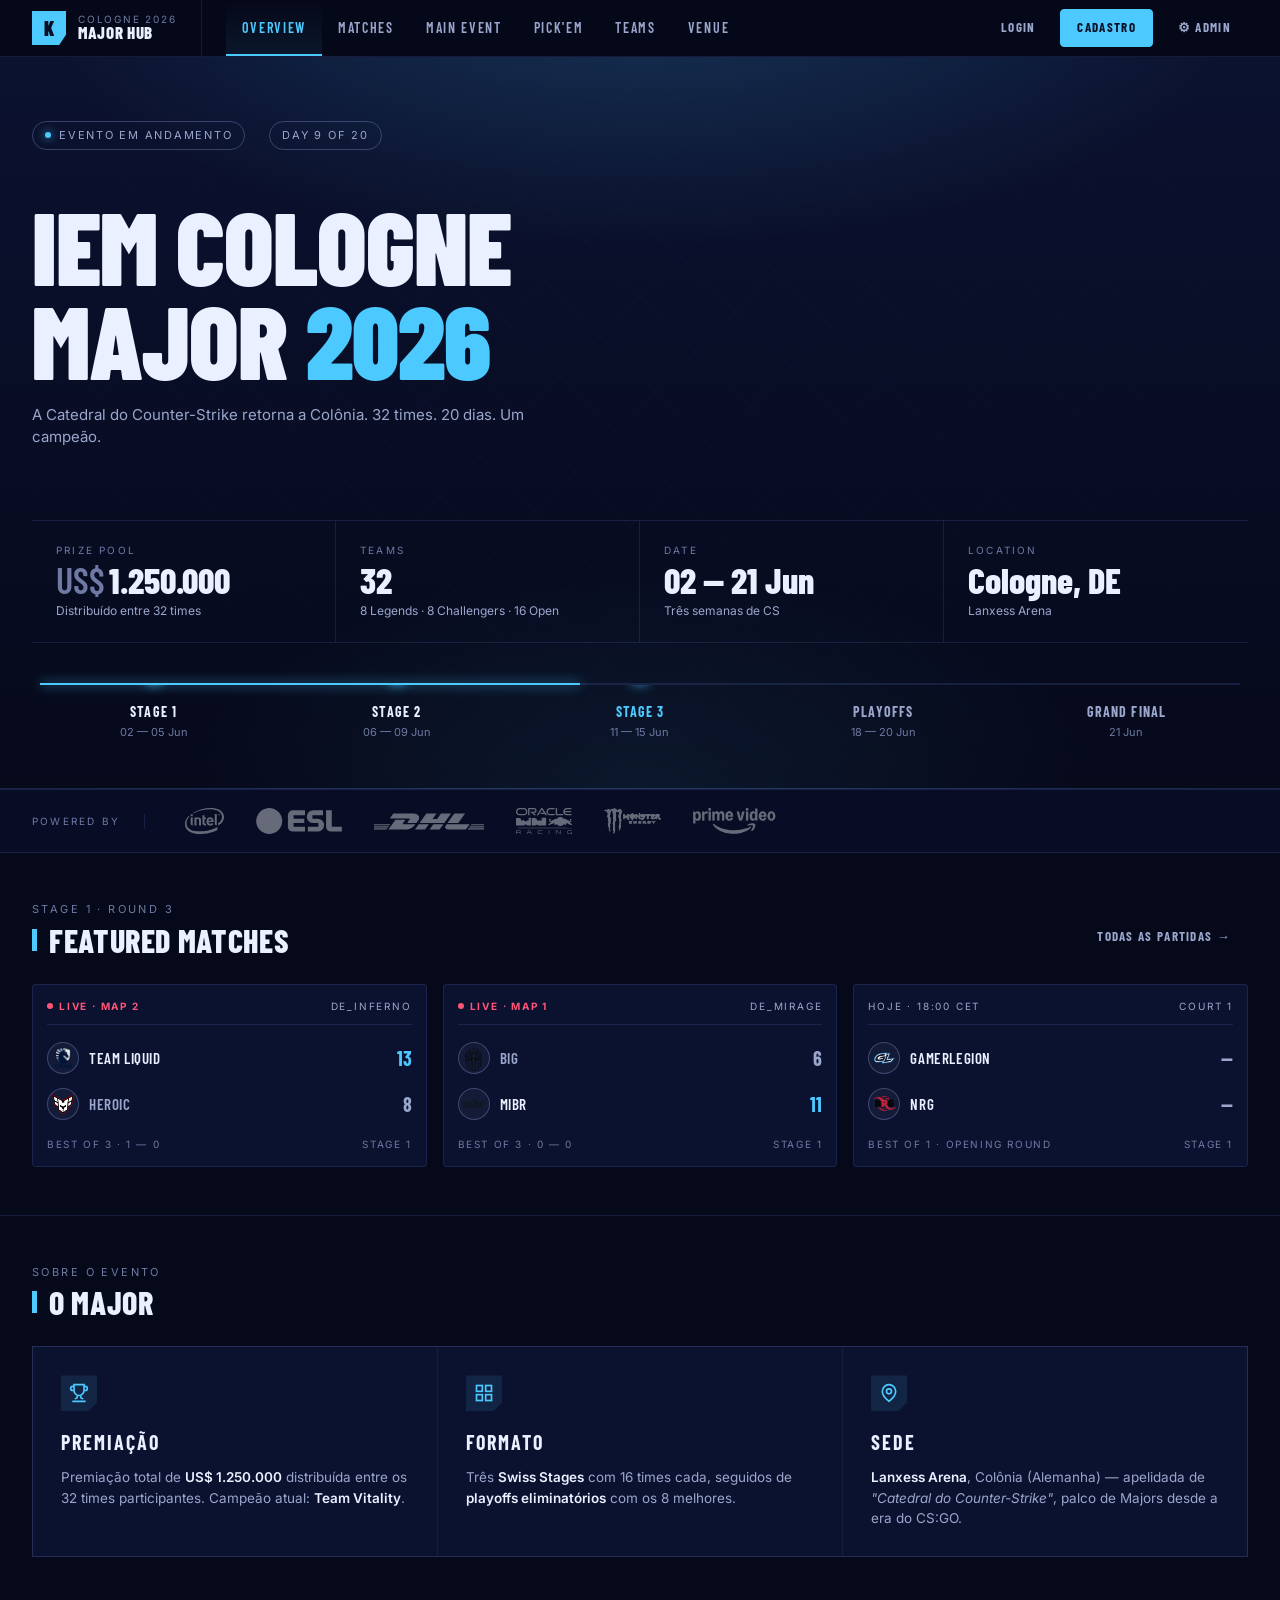
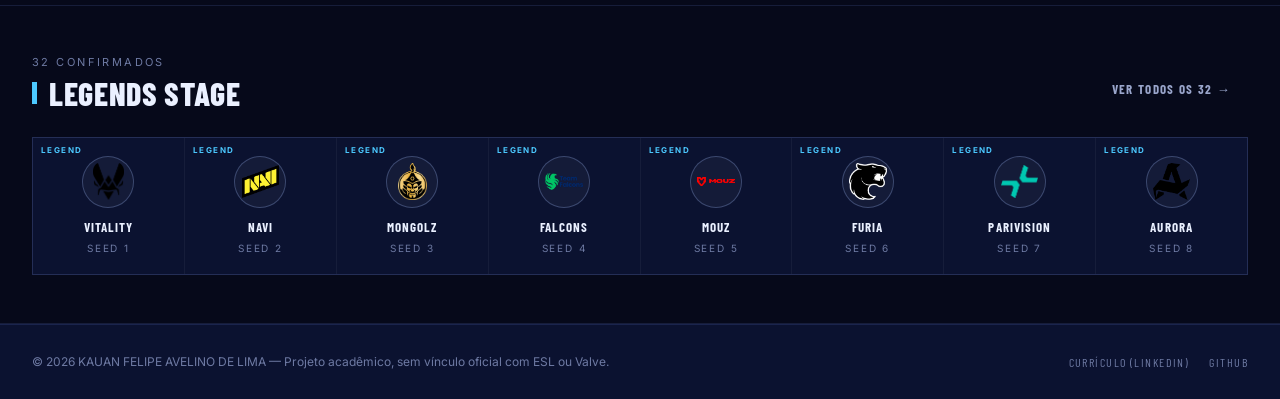
==== commit 589b112d: "fix(semantica/a11y): footer semantico, main/aside no auth, link Admin textual e limpeza do hero - ro" ====
--- a/index.html
+++ b/index.html
@@ -17,49 +17,13 @@
       <div class="hero-top">
         <div class="hero-content">
           <div class="hero-header">
-            <span class="event-badge"><span class="dot"></span>Stage 1 — Live Now</span>
-            <span class="event-badge">Day 3 of 20</span>
+            <span class="event-badge"><span class="dot"></span>Evento em andamento</span>
+            <span class="event-badge">Day 9 of 20</span>
           </div>
 
           <h1 class="hero-title">IEM Cologne<br>Major <span class="accent">2026</span></h1>
           <p class="hero-sub">A Catedral do Counter-Strike retorna a Colônia. 32 times. 20 dias. Um campeão.</p>
         </div>
-
-        <aside class="hero-side">
-          <div class="countdown" id="countdown" aria-live="polite">
-            <div class="countdown-header">Contagem regressiva</div>
-            <div class="countdown-grid">
-              <div class="cd-unit">
-                <div class="cd-box">
-                  <span class="cd-digit" id="cd-days-h">0</span>
-                  <span class="cd-digit" id="cd-days-l">0</span>
-                </div>
-                <div class="cd-name">Dias</div>
-              </div>
-              <div class="cd-unit">
-                <div class="cd-box">
-                  <span class="cd-digit" id="cd-hours-h">0</span>
-                  <span class="cd-digit" id="cd-hours-l">0</span>
-                </div>
-                <div class="cd-name">Horas</div>
-              </div>
-              <div class="cd-unit">
-                <div class="cd-box">
-                  <span class="cd-digit" id="cd-mins-h">0</span>
-                  <span class="cd-digit" id="cd-mins-l">0</span>
-                </div>
-                <div class="cd-name">Min</div>
-              </div>
-              <div class="cd-unit">
-                <div class="cd-box">
-                  <span class="cd-digit" id="cd-secs-h">0</span>
-                  <span class="cd-digit" id="cd-secs-l">0</span>
-                </div>
-                <div class="cd-name">Seg</div>
-              </div>
-            </div>
-          </div>
-        </aside>
       </div>
 
       <div class="stats">
@@ -89,9 +53,9 @@
         <div class="timeline-track"><div class="timeline-progress"></div></div>
         <div class="timeline-stages-wrap">
           <div class="timeline-stages">
-            <div class="ts live"><div class="ts-label">Stage 1</div><div class="ts-date">02 — 05 Jun</div></div>
-            <div class="ts upcoming"><div class="ts-label">Stage 2</div><div class="ts-date">06 — 09 Jun</div></div>
-            <div class="ts upcoming"><div class="ts-label">Stage 3</div><div class="ts-date">11 — 15 Jun</div></div>
+            <div class="ts done"><div class="ts-label">Stage 1</div><div class="ts-date">02 — 05 Jun</div></div>
+            <div class="ts done"><div class="ts-label">Stage 2</div><div class="ts-date">06 — 09 Jun</div></div>
+            <div class="ts live"><div class="ts-label">Stage 3</div><div class="ts-date">11 — 15 Jun</div></div>
             <div class="ts upcoming"><div class="ts-label">Playoffs</div><div class="ts-date">18 — 20 Jun</div></div>
             <div class="ts upcoming"><div class="ts-label">Grand Final</div><div class="ts-date">21 Jun</div></div>
           </div>
@@ -129,6 +93,7 @@
 
       <div class="featured">
         <article class="match">
+          <h3 class="visually-hidden">Team Liquid vs HEROIC</h3>
           <div class="match-head">
             <span class="live-pill"><span class="blink"></span>Live · Map 2</span>
             <span class="match-time">de_inferno</span>
@@ -151,6 +116,7 @@
         </article>
 
         <article class="match">
+          <h3 class="visually-hidden">BIG vs MIBR</h3>
           <div class="match-head">
             <span class="live-pill"><span class="blink"></span>Live · Map 1</span>
             <span class="match-time">de_mirage</span>
@@ -173,6 +139,7 @@
         </article>
 
         <article class="match">
+          <h3 class="visually-hidden">GamerLegion vs NRG</h3>
           <div class="match-head">
             <span class="match-time">Hoje · 18:00 CET</span>
             <span class="match-time">Court 1</span>
@@ -240,42 +207,42 @@
       </div>
       <div class="teams-mini">
         <a class="team-card legend" href="teams.html">
-          <div class="team-logo lg" style="margin:0 auto;"><img src="assets/img/vitality.png" alt="Team Vitality"></div>
+          <div class="team-logo lg"><img src="assets/img/vitality.png" alt="Team Vitality"></div>
           <div class="name">Vitality</div>
           <div class="seed">Seed 1</div>
         </a>
         <a class="team-card legend" href="teams.html">
-          <div class="team-logo lg" style="margin:0 auto;"><img src="assets/img/navi.png" alt="Natus Vincere"></div>
+          <div class="team-logo lg"><img src="assets/img/navi.png" alt="Natus Vincere"></div>
           <div class="name">NAVI</div>
           <div class="seed">Seed 2</div>
         </a>
         <a class="team-card legend" href="teams.html">
-          <div class="team-logo lg" style="margin:0 auto;"><img src="assets/img/mongolz.png" alt="The MongolZ"></div>
+          <div class="team-logo lg"><img src="assets/img/mongolz.png" alt="The MongolZ"></div>
           <div class="name">MongolZ</div>
           <div class="seed">Seed 3</div>
         </a>
         <a class="team-card legend" href="teams.html">
-          <div class="team-logo lg" style="margin:0 auto;"><img src="assets/img/falcons.png" alt="Team Falcons"></div>
+          <div class="team-logo lg"><img src="assets/img/falcons.png" alt="Team Falcons"></div>
           <div class="name">Falcons</div>
           <div class="seed">Seed 4</div>
         </a>
         <a class="team-card legend" href="teams.html">
-          <div class="team-logo lg" style="margin:0 auto;"><img src="assets/img/mouz.png" alt="MOUZ"></div>
+          <div class="team-logo lg"><img src="assets/img/mouz.png" alt="MOUZ"></div>
           <div class="name">MOUZ</div>
           <div class="seed">Seed 5</div>
         </a>
         <a class="team-card legend" href="teams.html">
-          <div class="team-logo lg" style="margin:0 auto;"><img src="assets/img/furia.png" alt="FURIA"></div>
+          <div class="team-logo lg"><img src="assets/img/furia.png" alt="FURIA"></div>
           <div class="name">FURIA</div>
           <div class="seed">Seed 6</div>
         </a>
         <a class="team-card legend" href="teams.html">
-          <div class="team-logo lg" style="margin:0 auto;"><img src="assets/img/parivision.png" alt="PARIVISION"></div>
+          <div class="team-logo lg"><img src="assets/img/parivision.png" alt="PARIVISION"></div>
           <div class="name">PARIVISION</div>
           <div class="seed">Seed 7</div>
         </a>
         <a class="team-card legend" href="teams.html">
-          <div class="team-logo lg" style="margin:0 auto;"><img src="assets/img/aurora.png" alt="Aurora Gaming"></div>
+          <div class="team-logo lg"><img src="assets/img/aurora.png" alt="Aurora Gaming"></div>
           <div class="name">Aurora</div>
           <div class="seed">Seed 8</div>
         </a>
@@ -287,34 +254,5 @@
   <div id="site-foot"></div>
   <script src="js/site.js"></script>
   <script src="js/auth.js"></script>
-  <script>
-  (function(){
-    var target = new Date('2026-06-02T14:00:00+02:00').getTime();
-    var rootEl = document.getElementById('countdown');
-    if (!rootEl) return;
-    function setUnit(key, value){
-      var s = (value < 10 ? '0' : '') + value;
-      var hi = document.getElementById('cd-' + key + '-h');
-      var lo = document.getElementById('cd-' + key + '-l');
-      if (hi) hi.textContent = s[0];
-      if (lo) lo.textContent = s[1];
-    }
-    function tick(){
-      var diff = target - Date.now();
-      if (diff <= 0) {
-        setUnit('days', 0); setUnit('hours', 0);
-        setUnit('mins', 0); setUnit('secs', 0);
-        rootEl.classList.add('live');
-        return;
-      }
-      setUnit('days',  Math.floor(diff / 86400000));
-      setUnit('hours', Math.floor(diff / 3600000) % 24);
-      setUnit('mins',  Math.floor(diff / 60000) % 60);
-      setUnit('secs',  Math.floor(diff / 1000) % 60);
-    }
-    tick();
-    setInterval(tick, 1000);
-  })();
-  </script>
 </body>
 </html>
--- a/css/style.css
+++ b/css/style.css
@@ -39,6 +39,16 @@
 .display { font-family: 'Barlow Condensed', sans-serif; font-weight: 800; letter-spacing: 0.01em; text-transform: uppercase; }
 .mono { font-family: 'JetBrains Mono', monospace; }
 
+/* Conteúdo só para leitores de tela (headings de acessibilidade) */
+.visually-hidden {
+  position: absolute;
+  width: 1px; height: 1px;
+  margin: -1px; padding: 0; border: 0;
+  overflow: hidden;
+  clip: rect(0 0 0 0);
+  white-space: nowrap;
+}
+
 /* ========= NAV ========= */
 .nav {
   position: sticky; top: 0; z-index: 30;
@@ -297,6 +307,7 @@
 }
 .team-logo img { max-width: 75%; max-height: 75%; width: auto; height: auto; object-fit: contain; }
 .team-logo.lg { width: 52px; height: 52px; font-size: 17px; }
+.team-card .team-logo { margin: 0 auto; }
 .team-logo.xl { width: 80px; height: 80px; font-size: 24px; }
 .team-logo.sm { width: 22px; height: 22px; font-size: 9px; }
 .team-name {
@@ -471,6 +482,7 @@
   font-family: 'Barlow Condensed', sans-serif;
   text-transform: uppercase; letter-spacing: 0.12em; font-size: 12px;
 }
+.foot p { margin: 0; }
 .foot-links a:hover { color: var(--ink); }
 
 /* ========= RESPONSIVE — TABLET 1024px ========= */
@@ -578,73 +590,13 @@
 .hero-title .accent { color: var(--accent); }
 .hero-sub { margin-top: 18px; font-size: 15px; color: var(--ink-dim); max-width: 560px; }
 
-/* ========= HERO TOP (texto + countdown lado a lado) ========= */
+/* ========= HERO TOP ========= */
 .hero-top {
-  display: grid;
-  grid-template-columns: 1fr auto;
+  display: flex;
+  align-items: center;
   gap: 48px;
-  align-items: center;
 }
 .hero-content { min-width: 0; }
-.hero-side { min-width: 0; }
-
-/* ========= COUNTDOWN (flip-clock 2x2) ========= */
-.countdown { display: block; }
-.countdown-header {
-  font-family: 'JetBrains Mono', monospace;
-  font-size: 11px; letter-spacing: 0.28em; text-transform: uppercase;
-  color: var(--ink-dim);
-  text-align: center;
-  margin-bottom: 16px;
-}
-.countdown-grid {
-  display: grid;
-  grid-template-columns: 1fr 1fr;
-  gap: 16px 18px;
-}
-.cd-unit {
-  display: flex; flex-direction: column; align-items: center; gap: 8px;
-}
-.cd-box {
-  display: flex; gap: 6px;
-  padding: 6px;
-  background: rgba(255,255,255,0.02);
-  border: 1px solid var(--line);
-  border-radius: 10px;
-}
-.cd-digit {
-  width: 46px; height: 64px;
-  display: grid; place-items: center;
-  background: linear-gradient(to bottom,
-    rgba(255,255,255,0.04) 0%,
-    rgba(255,255,255,0.04) 49%,
-    rgba(0,0,0,0.25) 50%,
-    rgba(255,255,255,0.02) 51%,
-    rgba(255,255,255,0.02) 100%);
-  border: 1px solid var(--line-strong);
-  border-radius: 8px;
-  font-family: 'Barlow Condensed', sans-serif; font-weight: 800;
-  font-size: 42px; line-height: 1;
-  color: var(--accent);
-  font-variant-numeric: tabular-nums;
-  box-shadow: inset 0 -8px 14px rgba(0,0,0,0.25);
-}
-.cd-name {
-  font-family: 'JetBrains Mono', monospace;
-  font-size: 10px; letter-spacing: 0.24em; text-transform: uppercase;
-  color: var(--ink-mute);
-}
-.countdown.live .cd-digit { color: var(--win); }
-
-@media (max-width: 960px) {
-  .hero-top { grid-template-columns: 1fr; gap: 32px; }
-  .hero-side { justify-self: start; }
-  .countdown-header { text-align: left; }
-}
-@media (max-width: 480px) {
-  .countdown-grid { gap: 12px 14px; }
-  .cd-digit { width: 38px; height: 54px; font-size: 34px; }
-}
 
 /* ========= STATS ROW ========= */
 .stats {
@@ -681,7 +633,7 @@
 .timeline-progress {
   position: absolute; top: 0; left: 0; height: 100%;
   background: linear-gradient(90deg, var(--accent), var(--accent-2));
-  width: 22%;
+  width: 45%;
   box-shadow: 0 0 12px var(--accent);
 }
 .timeline-stages {
@@ -1626,3 +1578,88 @@
   .teams-mini { grid-template-columns: repeat(2, 1fr); }
   .sponsor-tag { font-size: 14px; }
 }
+
+/* =========================================================
+   Toast notifications + inline form errors (global)
+   ========================================================= */
+#toast-container {
+  position: fixed;
+  bottom: 24px; right: 24px;
+  z-index: 99999;
+  display: flex; flex-direction: column-reverse; gap: 10px;
+  pointer-events: none;
+  max-width: calc(100vw - 48px);
+}
+.toast {
+  pointer-events: auto;
+  background: var(--bg-1);
+  border: 1px solid var(--line-strong);
+  border-left: 3px solid var(--accent);
+  border-radius: var(--radius);
+  padding: 12px 14px;
+  display: flex; align-items: center; gap: 10px;
+  min-width: 280px; max-width: 420px;
+  font-family: 'JetBrains Mono', monospace;
+  font-size: 12px; color: var(--ink); line-height: 1.4;
+  box-shadow: 0 8px 24px rgba(0,0,0,0.5);
+  opacity: 0; transform: translateX(20px);
+  transition: opacity .25s, transform .25s;
+}
+.toast.show { opacity: 1; transform: translateX(0); }
+.toast-icon {
+  width: 24px; height: 24px;
+  display: grid; place-items: center;
+  border-radius: 50%;
+  font-family: 'Barlow Condensed', sans-serif;
+  font-weight: 800; font-size: 14px;
+  flex-shrink: 0;
+  background: rgba(76,201,255,0.15); color: var(--accent);
+}
+.toast-msg { flex: 1; word-break: break-word; }
+.toast-success { border-left-color: var(--win); }
+.toast-success .toast-icon { background: rgba(46,204,113,0.15); color: var(--win); }
+.toast-error { border-left-color: var(--loss); }
+.toast-error .toast-icon { background: rgba(255,85,119,0.15); color: var(--loss); }
+.toast-warning { border-left-color: var(--warn); }
+.toast-warning .toast-icon { background: rgba(255,154,60,0.15); color: var(--warn); }
+.toast-confirm { border-left-color: var(--warn); }
+.toast-confirm .toast-icon { background: rgba(255,154,60,0.15); color: var(--warn); }
+.toast-actions { display: flex; gap: 6px; margin-left: 6px; flex-shrink: 0; }
+.toast-btn {
+  background: transparent;
+  border: 1px solid var(--line-strong);
+  border-radius: 3px;
+  padding: 5px 10px;
+  font-family: 'JetBrains Mono', monospace;
+  font-size: 10px; font-weight: 600;
+  letter-spacing: 0.08em; text-transform: uppercase;
+  color: var(--ink-dim); cursor: pointer;
+}
+.toast-btn:hover { color: var(--ink); border-color: var(--accent); }
+.toast-btn-ok { color: var(--accent); border-color: var(--accent); }
+.toast-btn-ok:hover { background: var(--accent); color: var(--accent-ink); }
+
+.input-error {
+  display: none;
+  margin-top: 6px;
+  padding: 8px 10px;
+  background: rgba(255, 85, 119, 0.08);
+  border: 1px solid rgba(255, 85, 119, 0.3);
+  border-left: 3px solid var(--loss);
+  border-radius: 3px;
+  font-family: 'JetBrains Mono', monospace;
+  font-size: 11px;
+  color: var(--loss);
+  letter-spacing: 0.04em;
+  line-height: 1.4;
+}
+.input-error.show { display: block; animation: input-error-shake 0.25s; }
+.input-invalid {
+  border-color: var(--loss) !important;
+  box-shadow: 0 0 0 1px rgba(255, 85, 119, 0.25);
+}
+@keyframes input-error-shake {
+  0%, 100% { transform: translateX(0); }
+  25%      { transform: translateX(-3px); }
+  75%      { transform: translateX(3px); }
+}
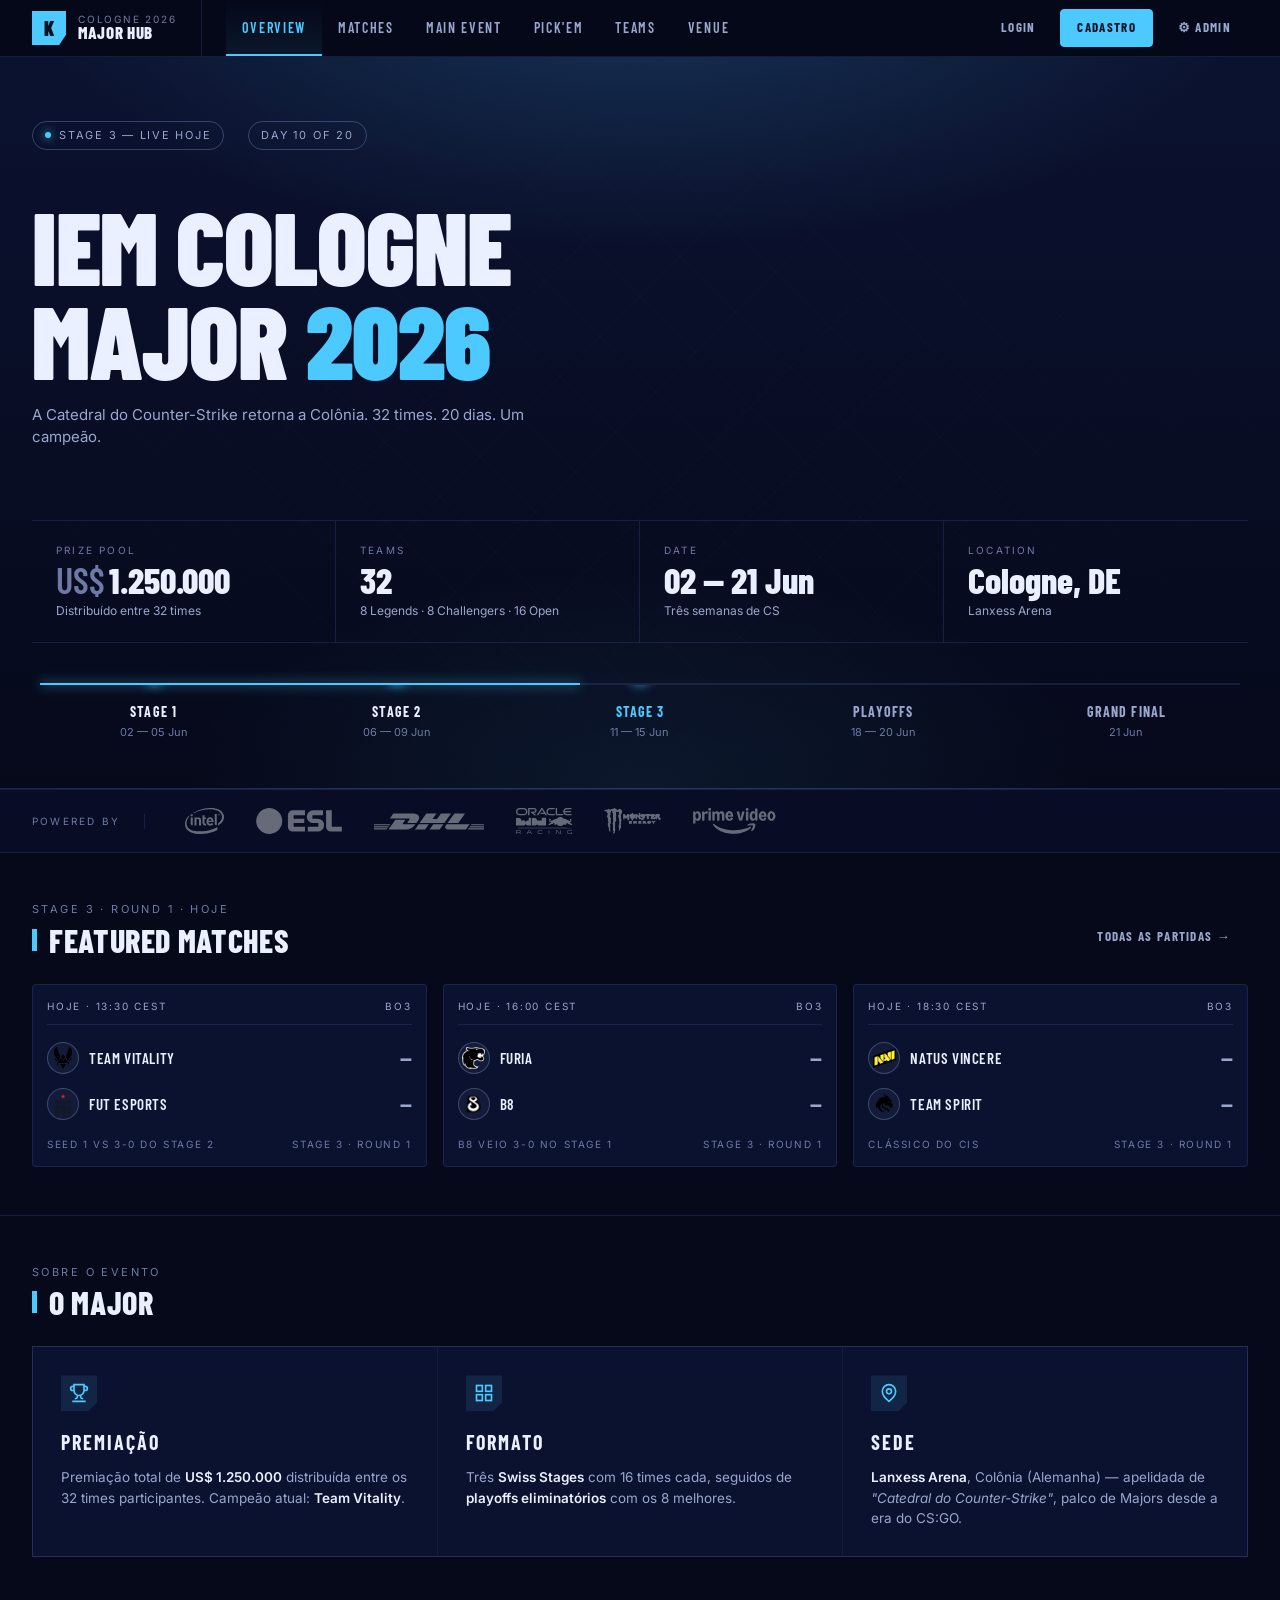
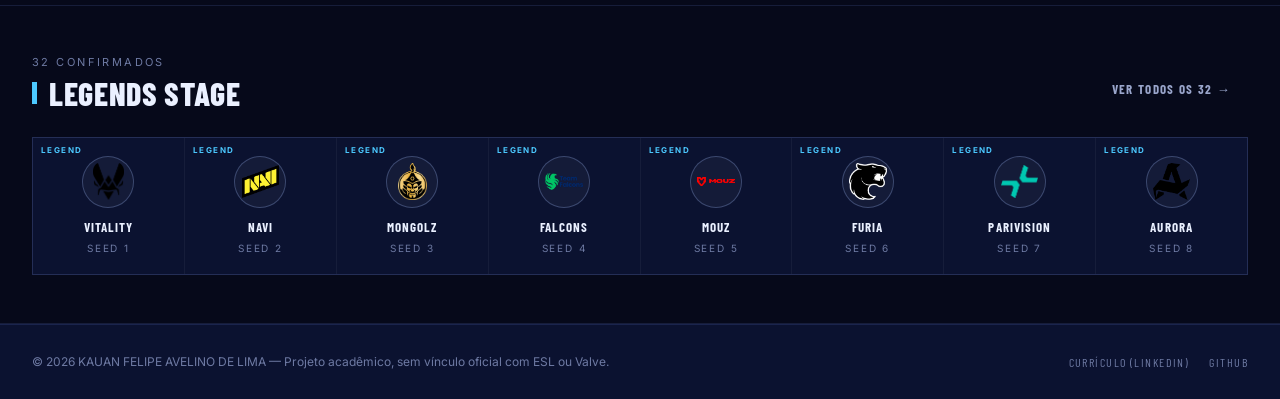
==== commit 8c1589a2: "feat(matches): resultados reais do Major (HLTV/Liquipedia) + badge de CI no README - matches.html re" ====
--- a/index.html
+++ b/index.html
@@ -17,8 +17,8 @@
       <div class="hero-top">
         <div class="hero-content">
           <div class="hero-header">
-            <span class="event-badge"><span class="dot"></span>Evento em andamento</span>
-            <span class="event-badge">Day 9 of 20</span>
+            <span class="event-badge"><span class="dot"></span>Stage 3 — Live hoje</span>
+            <span class="event-badge">Day 10 of 20</span>
           </div>
 
           <h1 class="hero-title">IEM Cologne<br>Major <span class="accent">2026</span></h1>
@@ -83,7 +83,7 @@
     <section class="block">
       <div class="section-head">
         <div>
-          <div class="section-kicker">Stage 1 · Round 3</div>
+          <div class="section-kicker">Stage 3 · Round 1 · Hoje</div>
           <h2 class="section-title">Featured Matches</h2>
         </div>
         <div class="section-actions">
@@ -93,72 +93,72 @@
 
       <div class="featured">
         <article class="match">
-          <h3 class="visually-hidden">Team Liquid vs HEROIC</h3>
+          <h3 class="visually-hidden">Team Vitality vs FUT Esports</h3>
           <div class="match-head">
-            <span class="live-pill"><span class="blink"></span>Live · Map 2</span>
-            <span class="match-time">de_inferno</span>
-          </div>
-          <div class="match-row winner">
-            <div class="match-team">
-              <div class="team-logo"><img src="assets/img/liquid.png" alt="Team Liquid"></div>
-              <span class="team-name">Team Liquid</span>
-            </div>
-            <span class="match-score win">13</span>
-          </div>
-          <div class="match-row">
-            <div class="match-team">
-              <div class="team-logo"><img src="assets/img/heroic.png" alt="HEROIC"></div>
-              <span class="team-name">HEROIC</span>
-            </div>
-            <span class="match-score">8</span>
-          </div>
-          <div class="match-format"><span>Best of 3 · 1 — 0</span><span>Stage 1</span></div>
+            <span class="match-time">Hoje · 13:30 CEST</span>
+            <span class="match-time">Bo3</span>
+          </div>
+          <div class="match-row upcoming">
+            <div class="match-team">
+              <div class="team-logo"><img src="assets/img/vitality.png" alt="Team Vitality"></div>
+              <span class="team-name">Team Vitality</span>
+            </div>
+            <span class="match-score">—</span>
+          </div>
+          <div class="match-row upcoming">
+            <div class="match-team">
+              <div class="team-logo"><img src="assets/img/fut.png" alt="FUT Esports"></div>
+              <span class="team-name">FUT Esports</span>
+            </div>
+            <span class="match-score">—</span>
+          </div>
+          <div class="match-format"><span>Seed 1 vs 3-0 do Stage 2</span><span>Stage 3 · Round 1</span></div>
         </article>
 
         <article class="match">
-          <h3 class="visually-hidden">BIG vs MIBR</h3>
+          <h3 class="visually-hidden">FURIA vs B8</h3>
           <div class="match-head">
-            <span class="live-pill"><span class="blink"></span>Live · Map 1</span>
-            <span class="match-time">de_mirage</span>
-          </div>
-          <div class="match-row">
-            <div class="match-team">
-              <div class="team-logo"><img src="assets/img/big.png" alt="BIG"></div>
-              <span class="team-name">BIG</span>
-            </div>
-            <span class="match-score">6</span>
-          </div>
-          <div class="match-row winner">
-            <div class="match-team">
-              <div class="team-logo"><img src="assets/img/mibr.png" alt="MIBR"></div>
-              <span class="team-name">MIBR</span>
-            </div>
-            <span class="match-score win">11</span>
-          </div>
-          <div class="match-format"><span>Best of 3 · 0 — 0</span><span>Stage 1</span></div>
+            <span class="match-time">Hoje · 16:00 CEST</span>
+            <span class="match-time">Bo3</span>
+          </div>
+          <div class="match-row upcoming">
+            <div class="match-team">
+              <div class="team-logo"><img src="assets/img/furia.png" alt="FURIA"></div>
+              <span class="team-name">FURIA</span>
+            </div>
+            <span class="match-score">—</span>
+          </div>
+          <div class="match-row upcoming">
+            <div class="match-team">
+              <div class="team-logo"><img src="assets/img/b8.png" alt="B8"></div>
+              <span class="team-name">B8</span>
+            </div>
+            <span class="match-score">—</span>
+          </div>
+          <div class="match-format"><span>B8 veio 3-0 no Stage 1</span><span>Stage 3 · Round 1</span></div>
         </article>
 
         <article class="match">
-          <h3 class="visually-hidden">GamerLegion vs NRG</h3>
+          <h3 class="visually-hidden">Natus Vincere vs Team Spirit</h3>
           <div class="match-head">
-            <span class="match-time">Hoje · 18:00 CET</span>
-            <span class="match-time">Court 1</span>
-          </div>
-          <div class="match-row upcoming">
-            <div class="match-team">
-              <div class="team-logo"><img src="assets/img/gamerlegion.png" alt="GamerLegion"></div>
-              <span class="team-name">GamerLegion</span>
-            </div>
-            <span class="match-score">—</span>
-          </div>
-          <div class="match-row upcoming">
-            <div class="match-team">
-              <div class="team-logo"><img src="assets/img/nrg.png" alt="NRG"></div>
-              <span class="team-name">NRG</span>
-            </div>
-            <span class="match-score">—</span>
-          </div>
-          <div class="match-format"><span>Best of 1 · Opening round</span><span>Stage 1</span></div>
+            <span class="match-time">Hoje · 18:30 CEST</span>
+            <span class="match-time">Bo3</span>
+          </div>
+          <div class="match-row upcoming">
+            <div class="match-team">
+              <div class="team-logo"><img src="assets/img/navi.png" alt="Natus Vincere"></div>
+              <span class="team-name">Natus Vincere</span>
+            </div>
+            <span class="match-score">—</span>
+          </div>
+          <div class="match-row upcoming">
+            <div class="match-team">
+              <div class="team-logo"><img src="assets/img/spirit.png" alt="Team Spirit"></div>
+              <span class="team-name">Team Spirit</span>
+            </div>
+            <span class="match-score">—</span>
+          </div>
+          <div class="match-format"><span>Clássico do CIS</span><span>Stage 3 · Round 1</span></div>
         </article>
       </div>
     </section>
